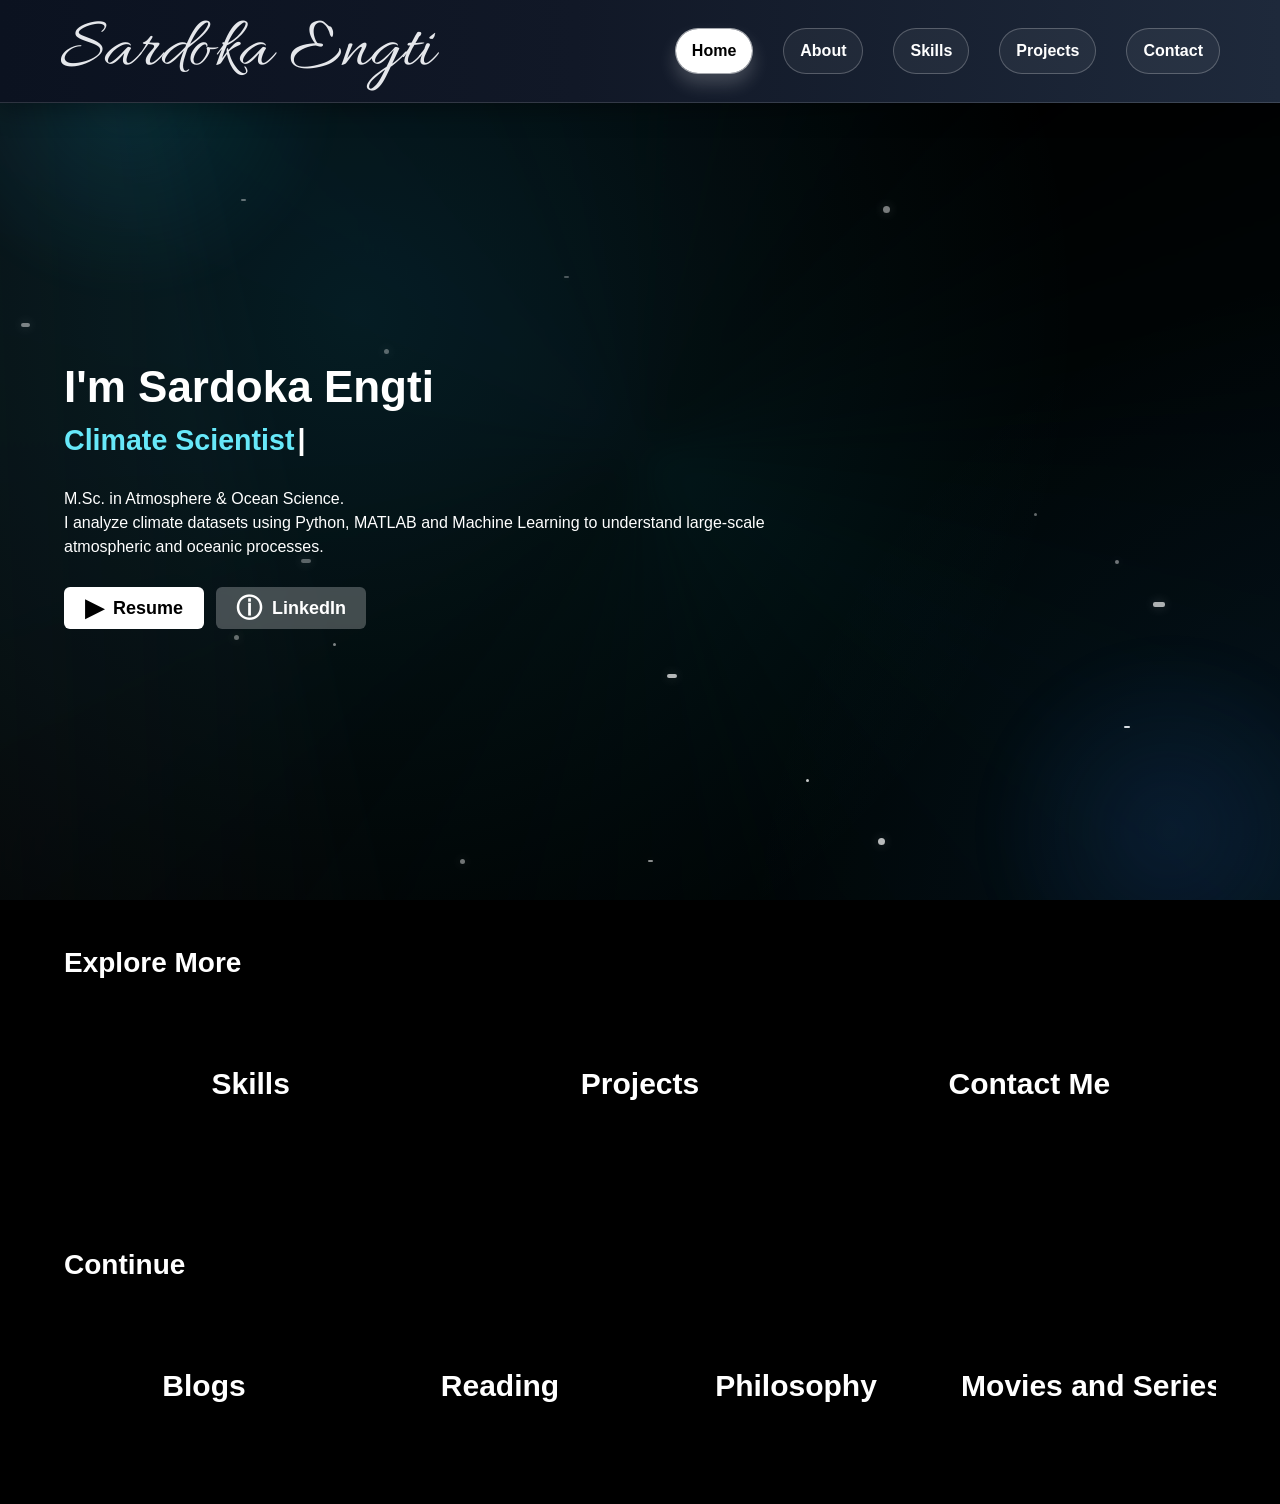
==== index.html @ 3e54db05 "Add files via upload" ====
<!DOCTYPE html>
<html lang="en">
<head>
    <meta charset="UTF-8">
    <meta name="viewport" content="width=device-width, initial-scale=1.0">
    <title>Sardoka Engti | Portfolio</title>
    <link rel="stylesheet" href="style.css">
</head>
<body>

    <header>
    <nav class="navbar">
        <h2 class="logo"><a href="index.html">Sardoka Engti</a></h2>
        <ul class="nav-links">
            <li><a href="index.html" class="active" aria-current="page">Home</a></li>
            <li><a href="about.html">About</a></li>
            <li><a href="skills.html">Skills</a></li>
            <li><a href="project.html">Projects</a></li>
            <li><a href="contacts.html">Contact</a></li>
    </ul>
    </nav>
    </header>

    <section id="home" class="hero">
        <div class="cinematic-layer" aria-hidden="true"></div>
        <div class="scroll-sweep" aria-hidden="true"></div>
        <div class="particle-layer" aria-hidden="true"></div>
    
        <h1 class="reveal">
            I'm Sardoka Engti <br>
            <span id="typed-role" class="typed-role" data-roles="Climate Scientist|Machine Learning Engineer|Climate Data Analyst">A Climate Scientist & Machine Learning Engineer</span>
        </h1>
    
        <p class="reveal">
            M.Sc. in Atmosphere & Ocean Science.<br>
            I analyze climate datasets using Python, MATLAB and Machine Learning 
            to understand large-scale atmospheric and oceanic processes.
        </p>
    
        <div class="hero-buttons reveal">
            <a href="resume.pdf" class="btn primary" target="_blank">Resume</a>
            <a href="https://www.linkedin.com/in/sardoka-engti" 
               class="btn secondary" 
               target="_blank">
               LinkedIn
            </a>
        </div>
    
    </section>

    <section class="quick-nav section reveal">
        <h2 class="reveal">Explore More</h2>
        <div class="quick-grid">
            <a href="skills.html" class="quick-card quick-skills reveal">Skills</a>
            <a href="project.html" class="quick-card quick-projects reveal">Projects</a>
            <a href="contacts.html" class="quick-card quick-contact reveal">Contact Me</a>
        </div>
    </section>

    <section class="quick-nav section reveal">
        <h2 class="reveal">Continue</h2>
        <div class="quick-grid">
            <a href="#" class="quick-card continue-blogs reveal">Blogs</a>
            <a href="#" class="quick-card continue-reading reveal">Reading</a>
            <a href="#" class="quick-card continue-philosophy reveal">Philosophy</a>
            <a href="#" class="quick-card continue-movies reveal">Movies and Series</a>
        </div>
    </section>

    <script src="script.js"></script>
</body>
</html>
---- style.css ----
@import url("https://fonts.googleapis.com/css2?family=Allura&display=swap");

/* HEADER */ 
* {
    box-sizing: border-box;
}

body {
    margin: 0;
    font-family: Arial, sans-serif;
    line-height: 1.5;
    color: #ffffff;
    background: #000000;
}

html {
    scroll-padding-top: 100px;
}
header {
    position: fixed;
    top: 0;
    left: 0;
    width: 100%;
    background: linear-gradient(90deg, #0b1220, #111827 45%, #1e293b);
    padding: 15px 60px;
    display: flex;
    align-items: center;
    z-index: 1000;
    border-bottom: 1px solid rgba(255, 255, 255, 0.14);
    box-shadow: 0 6px 24px rgba(0, 0, 0, 0.35);
}

/* NAVBAR CONTAINER */
.navbar {
    display: flex;
    align-items: center;
    justify-content: space-between;
    width: 100%;
}
.section {
    max-width: 960px;
    margin: 0 auto;
    padding: 120px 20px 36px;
}
/* LOGO */
.logo {
    font-family: "Allura", cursive;
    font-size: 72px;
    font-weight: 400;
    line-height: 1;
    letter-spacing: 0.5px;
    color: #e5e7eb;
    margin: 0;
}

.logo a {
    color: inherit;
    text-decoration: none;
}

/* NAV LINKS */
.nav-links {
    list-style: none;
    display: flex;
    gap: 30px;   /* better than margin-right */
    margin: 0;
    padding: 0;
    flex-wrap: wrap;
    align-items: center;
}

.nav-links li {
    display: flex;
}

/* LINK STYLE */
.nav-links a {
    position: relative;
    isolation: isolate;
    overflow: hidden;
    display: inline-flex;
    align-items: center;
    justify-content: center;
    min-height: 42px;
    padding: 10px 16px;
    border-radius: 999px;
    text-decoration: none;
    color: white;
    font-size: 16px;
    font-weight: 600;
    border: 1px solid rgba(255, 255, 255, 0.24);
    background: rgba(255, 255, 255, 0.05);
    transition: transform 0.22s ease, color 0.22s ease, border-color 0.22s ease, box-shadow 0.22s ease, font-size 0.22s ease;
}

.nav-links a::before {
    content: "";
    position: absolute;
    inset: 0;
    z-index: -1;
    opacity: 0;
    background: #ffffff;
    transition: opacity 0.25s ease;
}

/* HOVER EFFECT */
.nav-links a:hover {
    color: #000000;
    transform: translateY(-2px);
    border-color: rgba(255, 255, 255, 0.5);
    box-shadow: 0 10px 18px rgba(255, 255, 255, 0.2);
    font-size: 18px;
}

.nav-links a:hover::before,
.nav-links a.active::before,
.nav-links a:focus-visible::before {
    opacity: 1;
}

.nav-links a.active {
    color: #000000;
    border-color: rgba(255, 255, 255, 0.6);
    box-shadow: 0 10px 18px rgba(255, 255, 255, 0.2);
}

.nav-links a:focus-visible {
    outline: 2px solid #67e8f9;
    outline-offset: 2px;
}

.hero {
    width: 100%;
    max-width: none;
    margin: 0;
    min-height: 100vh;
    min-height: 100svh;
    padding: 140px 5vw 48px;
    color: #ffffff;
    border-radius: 0;
    background:
        radial-gradient(circle at 20% 25%, rgba(34, 211, 238, 0.12), rgba(0, 0, 0, 0) 42%),
        radial-gradient(circle at 80% 75%, rgba(59, 130, 246, 0.1), rgba(0, 0, 0, 0) 40%),
        #000000;
    --sweep-x: -180px;
    --sweep-y: -120px;
    --sweep-opacity: 0.16;
    background-size: 140% 140%;
    animation: hero-bg-pan 14s ease-in-out infinite alternate;
    position: relative;
    overflow: hidden;
    isolation: isolate;
    display: flex;
    flex-direction: column;
    justify-content: center;
}

.hero::before,
.hero::after {
    content: "";
    position: absolute;
    border-radius: 50%;
    filter: blur(16px);
    z-index: -1;
    opacity: 0.5;
}

.hero::before {
    width: 420px;
    height: 420px;
    top: -120px;
    left: -80px;
    background: radial-gradient(circle, rgba(34, 211, 238, 0.25) 0%, rgba(0, 0, 0, 0) 70%);
    animation: drift-one 9s ease-in-out infinite alternate;
}

.hero::after {
    width: 380px;
    height: 380px;
    bottom: -120px;
    right: -80px;
    background: radial-gradient(circle, rgba(59, 130, 246, 0.22) 0%, rgba(0, 0, 0, 0) 72%);
    animation: drift-two 11s ease-in-out infinite alternate;
}

.hero .cinematic-layer {
    position: absolute;
    inset: -20%;
    pointer-events: none;
    z-index: -1;
    background:
        conic-gradient(from 120deg at 50% 50%, rgba(34, 211, 238, 0.1), rgba(0, 0, 0, 0) 28%, rgba(59, 130, 246, 0.08) 52%, rgba(0, 0, 0, 0) 78%, rgba(34, 211, 238, 0.1)),
        repeating-radial-gradient(circle at 50% 50%, rgba(255, 255, 255, 0.02) 0 2px, rgba(0, 0, 0, 0) 2px 6px);
    filter: blur(18px) saturate(125%);
    opacity: 0.42;
    transform-origin: center;
    animation: cinematic-swirl 16s linear infinite, film-grain 0.9s steps(2, end) infinite;
}

.hero .scroll-sweep {
    position: absolute;
    left: -55%;
    top: -60%;
    width: 72%;
    height: 220%;
    pointer-events: none;
    z-index: -1;
    opacity: var(--sweep-opacity);
    background: linear-gradient(102deg, rgba(255, 255, 255, 0), rgba(180, 230, 255, 0.22) 45%, rgba(255, 255, 255, 0));
    filter: blur(24px);
    mix-blend-mode: screen;
    transform: translate3d(var(--sweep-x), var(--sweep-y), 0) rotate(-14deg);
    transition: opacity 0.25s ease;
}

.hero .particle-layer {
    position: absolute;
    inset: 0;
    pointer-events: none;
    z-index: -1;
    overflow: hidden;
}

.hero .particle {
    position: absolute;
    left: var(--x);
    top: var(--y);
    width: var(--size);
    height: var(--size);
    background: rgba(255, 255, 255, var(--alpha));
    border-radius: 999px;
    box-shadow: 0 0 12px rgba(255, 255, 255, 0.22);
    will-change: transform;
    animation: float-particle var(--dur) ease-in-out infinite alternate;
    animation-delay: var(--delay);
}

.hero .particle.rect {
    width: calc(var(--size) * 1.8);
    height: calc(var(--size) * 0.72);
    border-radius: 2px;
}

.hero .particle.circle {
    border-radius: 999px;
}

.hero h1 {
    margin: 0 0 12px;
    font-size: 44px;
    line-height: 1.1;
}

.hero h1 span {
    color: #67e8f9;
    font-size: 0.65em;
}

.typed-role {
    display: inline-block;
    min-height: 1.2em;
}

.typed-role::after {
    content: "|";
    margin-left: 3px;
    color: #ffffff;
    animation: blink-cursor 0.9s step-end infinite;
}

.hero p {
    max-width: 760px;
}

.hero-buttons {
    display: flex;
    gap: 12px;
    align-items: center;
    margin-top: 12px;
    flex-wrap: wrap;
}

.btn {
    display: inline-flex;
    align-items: center;
    justify-content: center;
    gap: 10px;
    min-width: 140px;
    height: 42px;
    padding: 0 20px;
    border-radius: 6px;
    font-weight: 700;
    font-size: 18px;
    line-height: 1;
    text-decoration: none;
    overflow: hidden;
    position: relative;
    transition: transform 0.2s ease, opacity 0.2s ease, background-color 0.2s ease;
}

.btn::after {
    content: "";
    position: absolute;
    top: 0;
    left: -120%;
    width: 60%;
    height: 100%;
    background: linear-gradient(90deg, rgba(255, 255, 255, 0), rgba(255, 255, 255, 0.55), rgba(255, 255, 255, 0));
    transform: skewX(-20deg);
    transition: left 0.45s ease;
}

.btn:hover {
    transform: translateY(-1px);
    opacity: 0.95;
}

.btn:hover::after {
    left: 150%;
}

.btn.primary {
    background: #ffffff;
    color: #000000;
    animation: pulse-cta 2.8s ease-in-out infinite;
}

.btn.primary::before {
    content: "\25B6";
    font-size: 24px;
    line-height: 1;
}

.btn.secondary {
    background: rgba(255, 255, 255, 0.25);
    color: #ffffff;
    backdrop-filter: blur(2px);
}

.btn.secondary::before {
    content: "\24D8";
    font-size: 26px;
    line-height: 1;
}

a {
    color: inherit;
}

.quick-nav h2 {
    margin-top: 0;
    margin-bottom: 14px;
    font-size: 28px;
}

.reveal {
    opacity: 0;
    transform: translateY(28px);
    transition: opacity 0.7s ease, transform 0.7s ease;
}

.reveal.visible {
    opacity: 1;
    transform: translateY(0);
}

.quick-nav {
    max-width: none;
    margin: 0;
    padding: 42px 5vw 28px;
}

.quick-grid {
    display: flex;
    gap: 16px;
    flex-wrap: nowrap;
    overflow-x: auto;
    padding-bottom: 6px;
}

.quick-card {
    flex: 1 0 280px;
    min-height: 170px;
    border-radius: 8px;
    color: #ffffff;
    font-weight: 700;
    font-size: 30px;
    display: flex;
    align-items: center;
    justify-content: center;
    text-decoration: none;
    background-size: cover;
    background-position: center;
    position: relative;
    isolation: isolate;
    transition: transform 0.2s ease, filter 0.2s ease;
}

.quick-card::before {
    content: "";
    position: absolute;
    inset: 0;
    background: rgba(0, 0, 0, 0.38);
    border-radius: inherit;
    z-index: -1;
}

.quick-card:hover {
    transform: translateY(-2px);
    filter: brightness(1.05);
}

.quick-skills {
    background-image: url("image/skills.jpg");
}

.quick-projects {
    background-image: url("image/project.jpg");
}

.quick-contact {
    background-image: url("image/contact.jpeg");
}

.continue-blogs {
    background-image: url("image/blogs.jpg");
}

.continue-reading {
    background-image: url("image/reading.jpeg");
}

.continue-philosophy {
    background-image: url("image/philosphy.jpg");
}

.continue-movies {
    background-image: url("image/ott.jpg");
}

.feature-section {
    max-width: 1150px;
}

.feature-intro {
    margin: 0 0 24px;
    color: #e5e7eb;
    font-size: 18px;
}

.feature-grid {
    display: grid;
    grid-template-columns: repeat(auto-fit, minmax(250px, 1fr));
    gap: 18px;
}

.feature-card {
    border: 1px solid rgba(255, 255, 255, 0.28);
    border-radius: 14px;
    background: linear-gradient(145deg, #111827, #0b1220);
    padding: 22px;
    box-shadow: 0 12px 30px rgba(0, 0, 0, 0.32);
    transition: transform 0.25s ease, border-color 0.25s ease, box-shadow 0.25s ease;
}

.feature-card:hover {
    transform: translateY(-4px);
    border-color: rgba(255, 255, 255, 0.6);
    box-shadow: 0 16px 34px rgba(6, 182, 212, 0.16);
}

.feature-card h2 {
    margin: 0 0 8px;
    font-size: 28px;
}

.feature-card p {
    margin: 0 0 14px;
    font-size: 17px;
    color: #e2e8f0;
}

.skill-tag {
    display: inline-block;
    border-radius: 999px;
    padding: 7px 12px;
    font-size: 13px;
    font-weight: 700;
    letter-spacing: 0.2px;
    background: rgba(103, 232, 249, 0.14);
    border: 1px solid rgba(103, 232, 249, 0.4);
    color: #a5f3fc;
}

.project-grid .project-card h2 {
    color: #ffffff;
}

.project-filters {
    display: flex;
    flex-wrap: wrap;
    gap: 10px;
    margin: 0 0 20px;
}

.filter-btn {
    border: 1px solid rgba(255, 255, 255, 0.34);
    background: rgba(255, 255, 255, 0.06);
    color: #ffffff;
    padding: 8px 14px;
    border-radius: 999px;
    font-size: 14px;
    font-weight: 700;
    cursor: pointer;
    transition: transform 0.2s ease, background-color 0.2s ease, color 0.2s ease, border-color 0.2s ease;
}

.filter-btn:hover,
.filter-btn:focus-visible {
    transform: translateY(-1px);
    border-color: rgba(255, 255, 255, 0.6);
    background: #ffffff;
    color: #000000;
    outline: none;
}

.filter-btn.active {
    background: #ffffff;
    color: #000000;
    border-color: rgba(255, 255, 255, 0.8);
}

.project-card.is-hidden {
    display: none;
}

.contact-hub {
    max-width: 1200px;
    padding-top: 150px;
}

.contact-hub h1 {
    margin: 0 0 6px;
    font-size: 44px;
    color: #ffffff;
}

.contact-intro {
    margin: 0 0 20px;
    color: #ffffff;
}

.contact-grid {
    display: grid;
    grid-template-columns: repeat(auto-fit, minmax(250px, 1fr));
    gap: 18px;
}

.contact-card {
    min-height: 210px;
    border: 4px solid #e5e7eb;
    border-radius: 12px;
    background: #111827;
    color: #ffffff;
    text-decoration: none;
    display: flex;
    flex-direction: column;
    align-items: center;
    justify-content: center;
    text-align: center;
    padding: 20px;
    transition: transform 0.2s ease, box-shadow 0.2s ease;
}

.contact-card:hover {
    transform: translateY(-3px);
    box-shadow: 0 8px 20px rgba(15, 23, 42, 0.22);
}

.contact-icon {
    width: 52px;
    height: 52px;
    border-radius: 50%;
    background: #ffffff;
    color: #000000;
    display: inline-flex;
    align-items: center;
    justify-content: center;
    font-size: 22px;
    font-weight: 700;
    margin-bottom: 10px;
}

.contact-card h2 {
    margin: 6px 0 4px;
    font-size: 38px;
    line-height: 1.2;
}

.contact-card p {
    margin: 0;
    font-size: 29px;
    font-weight: 600;
}

@media (max-width: 768px) {
    header {
        padding: 12px 16px;
    }

    .navbar {
        width: 100%;
        flex-direction: column;
        align-items: flex-start;
        gap: 12px;
    }

    .logo {
        margin-right: 0;
        font-size: 54px;
    }

    .nav-links {
        width: 100%;
        gap: 10px;
        justify-content: flex-start;
    }

    .nav-links a {
        min-height: 40px;
        font-size: 15px;
        padding: 8px 14px;
    }

    .section {
        padding: 140px 16px 24px;
    }

    .hero {
        min-height: 100vh;
        min-height: 100svh;
        padding: 120px 16px 32px;
    }

    .hero h1 {
        font-size: 32px;
    } 

    .btn {
        min-width: 132px;
        height: 40px;
        padding: 0 16px;
    }

    .quick-card {
        flex-basis: 240px;
        min-height: 150px;
        font-size: 18px;
    }

    .quick-nav {
        padding: 28px 16px 20px;
    }

    .contact-hub {
        padding-top: 132px;
    }

    .contact-hub h1 {
        font-size: 34px;
    }

    .contact-card {
        min-height: 180px;
    }

    .contact-card h2 {
        font-size: 28px;
    }

    .contact-card p {
        font-size: 20px;
    }

    .feature-intro {
        font-size: 16px;
    }

    .feature-card h2 {
        font-size: 24px;
    }

    .feature-card p {
        font-size: 15px;
    }

    .project-filters {
        gap: 8px;
    }

    .filter-btn {
        font-size: 13px;
        padding: 7px 12px;
    }
}

@media (prefers-reduced-motion: reduce) {
    .hero {
        animation: none;
    }

    .hero::before,
    .hero::after {
        animation: none;
    }

    .hero .cinematic-layer {
        animation: none;
    }

    .hero .scroll-sweep {
        display: none;
    }

    .hero .particle {
        animation: none;
    }
}

@keyframes blink-cursor {
    50% {
        opacity: 0;
    }
}

@keyframes pulse-cta {
    0%,
    100% {
        box-shadow: 0 0 0 0 rgba(255, 255, 255, 0.08);
    }
    50% {
        box-shadow: 0 0 0 10px rgba(255, 255, 255, 0);
    }
}

@keyframes drift-one {
    0% {
        transform: translate(0, 0) scale(1);
    }
    100% {
        transform: translate(95px, 60px) scale(1.14);
    }
}

@keyframes drift-two {
    0% {
        transform: translate(0, 0) scale(1);
    }
    100% {
        transform: translate(-90px, -55px) scale(1.12);
    }
}

@keyframes hero-bg-pan {
    0% {
        background-position: 0% 0%, 100% 100%, center;
    }
    100% {
        background-position: 15% 10%, 85% 90%, center;
    }
}

@keyframes cinematic-swirl {
    0% {
        transform: rotate(0deg) scale(1);
    }
    50% {
        transform: rotate(180deg) scale(1.08);
    }
    100% {
        transform: rotate(360deg) scale(1);
    }
}

@keyframes film-grain {
    0% {
        transform: translate(0, 0);
    }
    25% {
        transform: translate(1px, -1px);
    }
    50% {
        transform: translate(-1px, 1px);
    }
    75% {
        transform: translate(1px, 1px);
    }
    100% {
        transform: translate(0, 0);
    }
}

@keyframes float-particle {
    0% {
        transform: translate3d(0, 0, 0) rotate(0deg);
    }
    100% {
        transform: translate3d(var(--tx), var(--ty), 0) rotate(var(--rot));
    }
}
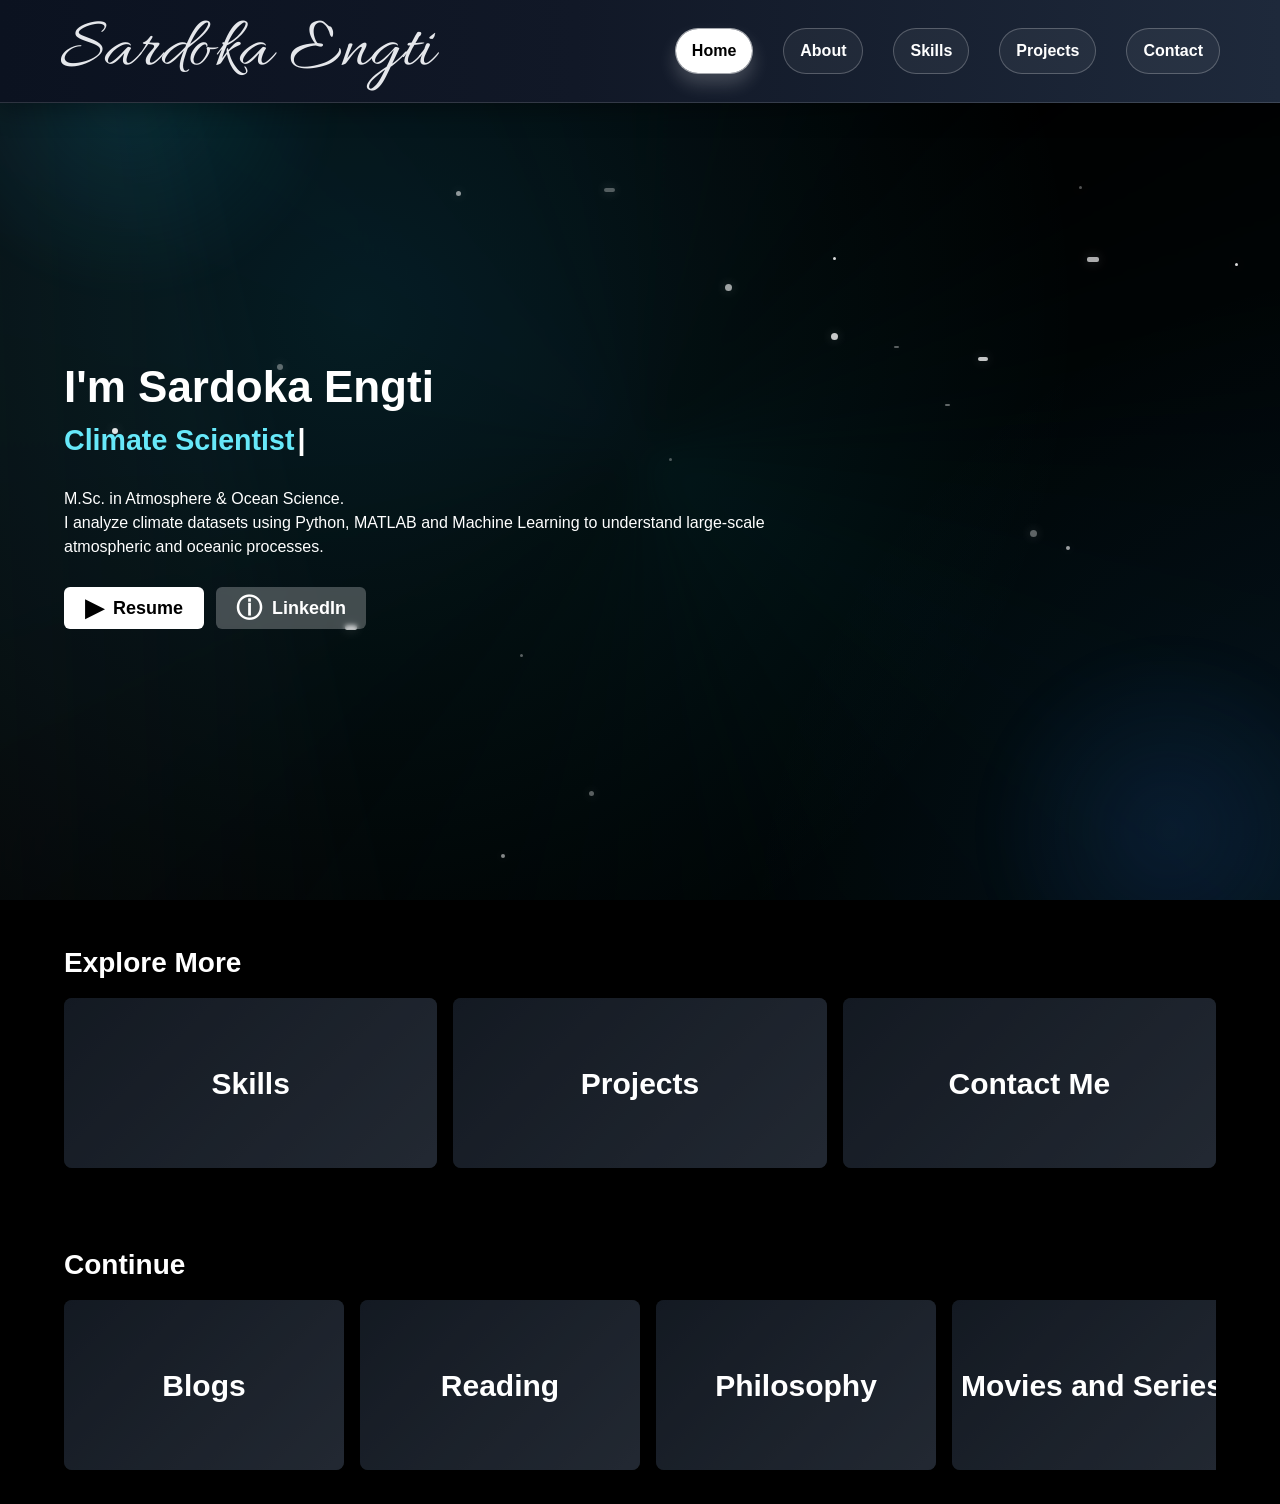
==== commit 1c4983ec: "Add files via upload" ====
--- a/index.html
+++ b/index.html
@@ -1,15 +1,18 @@
-<!DOCTYPE html>
-<html lang="en">
-<head>
-    <meta charset="UTF-8">
-    <meta name="viewport" content="width=device-width, initial-scale=1.0">
-    <title>Sardoka Engti | Portfolio</title>
-    <link rel="stylesheet" href="style.css">
-</head>
-<body>
-
-    <header>
-    <nav class="navbar">
+<!DOCTYPE html>
+<html lang="en">
+<head>
+    <meta charset="UTF-8">
+    <meta name="viewport" content="width=device-width, initial-scale=1.0"> 
+    <meta name="description" content="Sardoka Engti - Climate Scientist and Machine Learning Engineer Portfolio">
+    <meta name="keywords" content="Climate Science, Machine Learning, Data Science, Python, MATLAB">
+    <meta name="author" content="Sardoka Engti">
+    <title>Sardoka Engti | Portfolio</title>
+    <link rel="stylesheet" href="style.css">
+</head>
+<body>
+
+    <header>
+    <nav class="navbar">
         <h2 class="logo"><a href="index.html">Sardoka Engti</a></h2>
         <ul class="nav-links">
             <li><a href="index.html" class="active" aria-current="page">Home</a></li>
@@ -17,10 +20,9 @@
             <li><a href="skills.html">Skills</a></li>
             <li><a href="project.html">Projects</a></li>
             <li><a href="contacts.html">Contact</a></li>
-    </ul>
-    </nav>
-    </header>
-
+    </ul>
+    </nav>
+    </header>
     <section id="home" class="hero">
         <div class="cinematic-layer" aria-hidden="true"></div>
         <div class="scroll-sweep" aria-hidden="true"></div>
@@ -44,10 +46,9 @@
                target="_blank">
                LinkedIn
             </a>
-        </div>
-    
-    </section>
-
+        </div>
+    
+    </section>
     <section class="quick-nav section reveal">
         <h2 class="reveal">Explore More</h2>
         <div class="quick-grid">
@@ -69,4 +70,4 @@
 
     <script src="script.js"></script>
 </body>
-</html>
+</html>
--- a/style.css
+++ b/style.css
@@ -393,7 +393,7 @@
     background-position: center;
     position: relative;
     isolation: isolate;
-    transition: transform 0.2s ease, filter 0.2s ease;
+    transition: transform 0.25s ease, filter 0.25s ease;
 }
 
 .quick-card::before {
@@ -405,37 +405,43 @@
     z-index: -1;
 }
 
-.quick-card:hover {
-    transform: translateY(-2px);
-    filter: brightness(1.05);
+.quick-grid:hover .quick-card {
+    transform: scale(0.82);
+    filter: brightness(0.75);
+}
+
+.quick-grid:hover .quick-card:hover {
+    transform: scale(1.2) translateY(-4px);
+    filter: brightness(1.15);
+    z-index: 3;
 }
 
 .quick-skills {
-    background-image: url("image/skills.jpg");
+    background: linear-gradient(135deg, #1f2937, #374151);
 }
 
 .quick-projects {
-    background-image: url("image/project.jpg");
+    background: linear-gradient(135deg, #1f2937, #374151);
 }
 
 .quick-contact {
-    background-image: url("image/contact.jpeg");
+    background: linear-gradient(135deg, #1f2937, #374151);
 }
 
 .continue-blogs {
-    background-image: url("image/blogs.jpg");
+    background: linear-gradient(135deg, #1f2937, #374151);
 }
 
 .continue-reading {
-    background-image: url("image/reading.jpeg");
+    background: linear-gradient(135deg, #1f2937, #374151);
 }
 
 .continue-philosophy {
-    background-image: url("image/philosphy.jpg");
+    background: linear-gradient(135deg, #1f2937, #374151);
 }
 
 .continue-movies {
-    background-image: url("image/ott.jpg");
+    background: linear-gradient(135deg, #1f2937, #374151);
 }
 
 .feature-section {
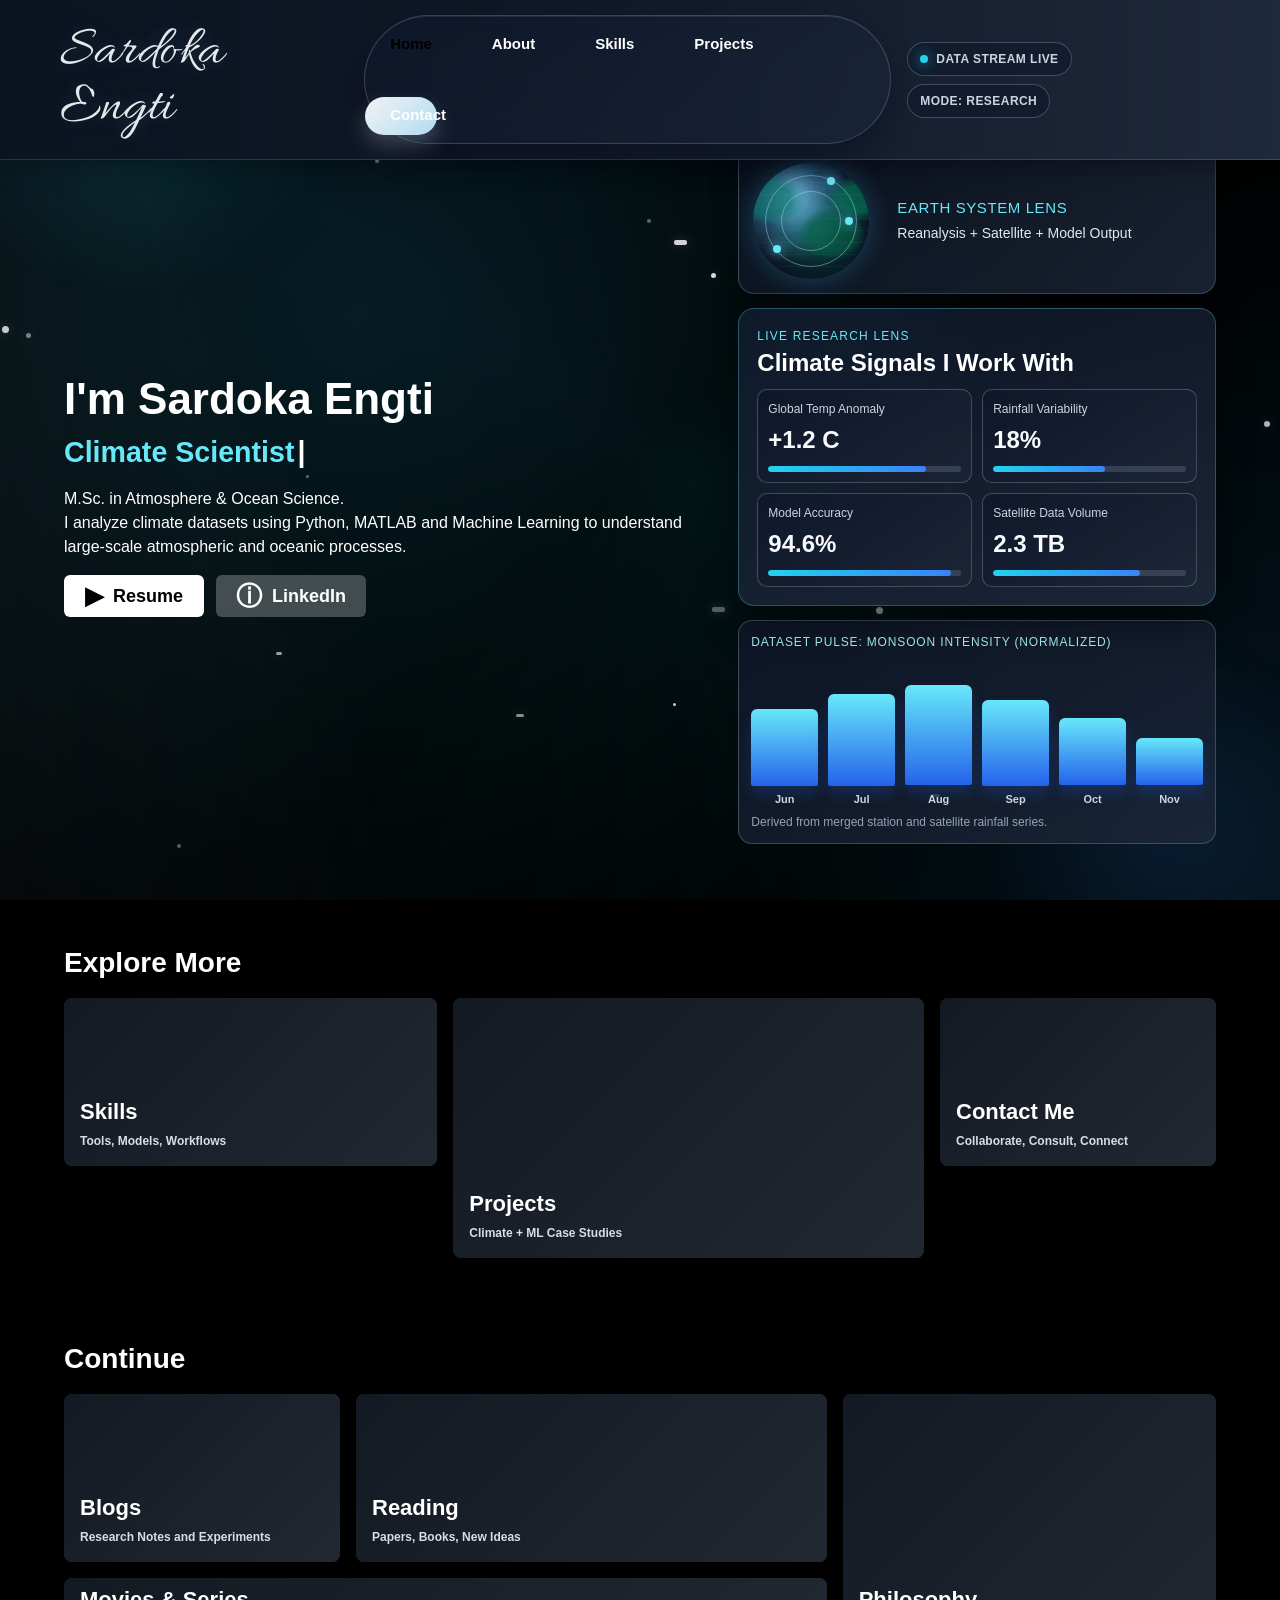
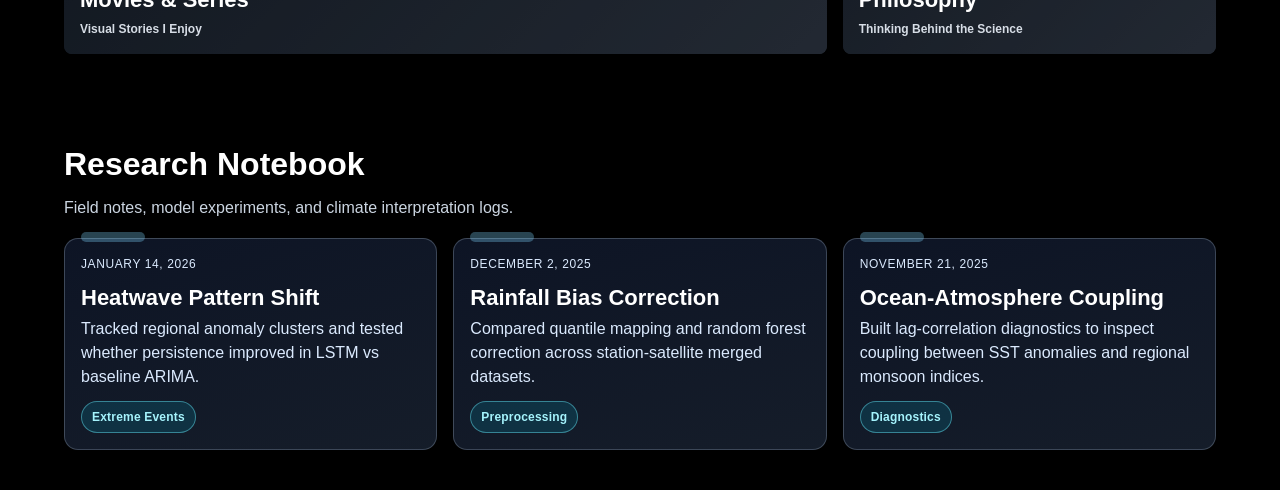
==== commit ee5db5d8: "Add files via upload" ====
--- a/index.html
+++ b/index.html
@@ -12,7 +12,7 @@
 <body>
 
     <header>
-    <nav class="navbar">
+    <nav class="navbar command-nav">
         <h2 class="logo"><a href="index.html">Sardoka Engti</a></h2>
         <ul class="nav-links">
             <li><a href="index.html" class="active" aria-current="page">Home</a></li>
@@ -20,54 +20,169 @@
             <li><a href="skills.html">Skills</a></li>
             <li><a href="project.html">Projects</a></li>
             <li><a href="contacts.html">Contact</a></li>
+            <li class="nav-indicator" aria-hidden="true"></li>
     </ul>
+    <div class="nav-status" aria-label="Site status">
+        <span class="status-chip">
+            <span class="chip-dot"></span>
+            Data Stream Live
+        </span>
+        <span class="status-chip">Mode: Research</span>
+    </div>
     </nav>
     </header>
     <section id="home" class="hero">
         <div class="cinematic-layer" aria-hidden="true"></div>
         <div class="scroll-sweep" aria-hidden="true"></div>
         <div class="particle-layer" aria-hidden="true"></div>
-    
-        <h1 class="reveal">
-            I'm Sardoka Engti <br>
-            <span id="typed-role" class="typed-role" data-roles="Climate Scientist|Machine Learning Engineer|Climate Data Analyst">A Climate Scientist & Machine Learning Engineer</span>
-        </h1>
-    
-        <p class="reveal">
-            M.Sc. in Atmosphere & Ocean Science.<br>
-            I analyze climate datasets using Python, MATLAB and Machine Learning 
-            to understand large-scale atmospheric and oceanic processes.
-        </p>
-    
-        <div class="hero-buttons reveal">
-            <a href="resume.pdf" class="btn primary" target="_blank">Resume</a>
-            <a href="https://www.linkedin.com/in/sardoka-engti" 
-               class="btn secondary" 
-               target="_blank">
-               LinkedIn
-            </a>
+
+        <div class="hero-layout">
+            <div class="hero-copy">
+                <h1 class="reveal">
+                    I'm Sardoka Engti <br>
+                    <span id="typed-role" class="typed-role" data-roles="Climate Scientist|Machine Learning Engineer|Climate Data Scientist|A Climate Scientist &amp; Machine Learning Engineer"></span>
+                </h1>
+
+                <p class="reveal">
+                    M.Sc. in Atmosphere & Ocean Science.<br>
+                    I analyze climate datasets using Python, MATLAB and Machine Learning
+                    to understand large-scale atmospheric and oceanic processes.
+                </p>
+
+                <div class="hero-buttons reveal">
+                    <a href="resume.pdf" class="btn primary" target="_blank">Resume</a>
+                    <a href="https://www.linkedin.com/in/sardoka-engti"
+                       class="btn secondary"
+                       target="_blank">
+                       LinkedIn
+                    </a>
+                </div>
+            </div>
+
+            <div class="hero-right reveal">
+                <section class="climate-orb-panel" aria-label="Earth system visual">
+                    <div class="climate-orb" aria-hidden="true">
+                        <span class="orb-ring orb-ring-a"></span>
+                        <span class="orb-ring orb-ring-b"></span>
+                        <span class="orb-ring orb-ring-c"></span>
+                        <span class="orb-dot orb-dot-a"></span>
+                        <span class="orb-dot orb-dot-b"></span>
+                        <span class="orb-dot orb-dot-c"></span>
+                    </div>
+                    <div class="orb-caption">
+                        <p class="orb-label">Earth System Lens</p>
+                        <p class="orb-meta">Reanalysis + Satellite + Model Output</p>
+                    </div>
+                </section>
+
+                <aside class="hero-data" aria-label="Climate data snapshot">
+                    <p class="data-kicker">Live Research Lens</p>
+                    <h2>Climate Signals I Work With</h2>
+                    <div class="data-grid">
+                        <article class="data-card">
+                            <p class="metric-label">Global Temp Anomaly</p>
+                            <p class="metric-value" data-target="1.2" data-prefix="+" data-suffix=" C" data-decimals="1">+1.2 C</p>
+                            <span class="spark spark-temp" aria-hidden="true"></span>
+                        </article>
+                        <article class="data-card">
+                            <p class="metric-label">Rainfall Variability</p>
+                            <p class="metric-value" data-target="18" data-suffix="%" data-decimals="0">18%</p>
+                            <span class="spark spark-rain" aria-hidden="true"></span>
+                        </article>
+                        <article class="data-card">
+                            <p class="metric-label">Model Accuracy</p>
+                            <p class="metric-value" data-target="94.6" data-suffix="%" data-decimals="1">94.6%</p>
+                            <span class="spark spark-model" aria-hidden="true"></span>
+                        </article>
+                        <article class="data-card">
+                            <p class="metric-label">Satellite Data Volume</p>
+                            <p class="metric-value" data-target="2.3" data-suffix=" TB" data-decimals="1">2.3 TB</p>
+                            <span class="spark spark-sat" aria-hidden="true"></span>
+                        </article>
+                    </div>
+                </aside>
+
+                <section class="dataset-strip" aria-label="Dataset pulse chart">
+                    <p class="dataset-title">Dataset Pulse: Monsoon Intensity (Normalized)</p>
+                    <div class="mini-bars" role="img" aria-label="Monthly monsoon intensity bars from June to November">
+                        <span class="mini-bar" data-bar="62"><span>Jun</span></span>
+                        <span class="mini-bar" data-bar="74"><span>Jul</span></span>
+                        <span class="mini-bar" data-bar="81"><span>Aug</span></span>
+                        <span class="mini-bar" data-bar="69"><span>Sep</span></span>
+                        <span class="mini-bar" data-bar="54"><span>Oct</span></span>
+                        <span class="mini-bar" data-bar="38"><span>Nov</span></span>
+                    </div>
+                    <p class="dataset-note">Derived from merged station and satellite rainfall series.</p>
+                </section>
+            </div>
         </div>
-    
+
     </section>
     <section class="quick-nav section reveal">
         <h2 class="reveal">Explore More</h2>
-        <div class="quick-grid">
-            <a href="skills.html" class="quick-card quick-skills reveal">Skills</a>
-            <a href="project.html" class="quick-card quick-projects reveal">Projects</a>
-            <a href="contacts.html" class="quick-card quick-contact reveal">Contact Me</a>
+        <div class="quick-grid explore-grid">
+            <a href="skills.html" class="quick-card quick-skills reveal">
+                <span class="quick-title">Skills</span>
+                <small class="quick-meta">Tools, Models, Workflows</small>
+            </a>
+            <a href="project.html" class="quick-card quick-projects reveal">
+                <span class="quick-title">Projects</span>
+                <small class="quick-meta">Climate + ML Case Studies</small>
+            </a>
+            <a href="contacts.html" class="quick-card quick-contact reveal">
+                <span class="quick-title">Contact Me</span>
+                <small class="quick-meta">Collaborate, Consult, Connect</small>
+            </a>
         </div>
     </section>
 
     <section class="quick-nav section reveal">
         <h2 class="reveal">Continue</h2>
-        <div class="quick-grid">
-            <a href="#" class="quick-card continue-blogs reveal">Blogs</a>
-            <a href="#" class="quick-card continue-reading reveal">Reading</a>
-            <a href="#" class="quick-card continue-philosophy reveal">Philosophy</a>
-            <a href="#" class="quick-card continue-movies reveal">Movies and Series</a>
+        <div class="quick-grid continue-grid">
+            <a href="#" class="quick-card continue-blogs reveal">
+                <span class="quick-title">Blogs</span>
+                <small class="quick-meta">Research Notes and Experiments</small>
+            </a>
+            <a href="#" class="quick-card continue-reading reveal">
+                <span class="quick-title">Reading</span>
+                <small class="quick-meta">Papers, Books, New Ideas</small>
+            </a>
+            <a href="#" class="quick-card continue-philosophy reveal">
+                <span class="quick-title">Philosophy</span>
+                <small class="quick-meta">Thinking Behind the Science</small>
+            </a>
+            <a href="#" class="quick-card continue-movies reveal">
+                <span class="quick-title">Movies & Series</span>
+                <small class="quick-meta">Visual Stories I Enjoy</small>
+            </a>
+        </div>
+    </section>
+
+    <section class="notebook section reveal">
+        <h2 class="reveal">Research Notebook</h2>
+        <p class="notebook-intro reveal">Field notes, model experiments, and climate interpretation logs.</p>
+        <div class="notebook-grid">
+            <article class="note-card reveal">
+                <p class="note-date">January 14, 2026</p>
+                <h3>Heatwave Pattern Shift</h3>
+                <p>Tracked regional anomaly clusters and tested whether persistence improved in LSTM vs baseline ARIMA.</p>
+                <span class="note-tag">Extreme Events</span>
+            </article>
+            <article class="note-card reveal">
+                <p class="note-date">December 2, 2025</p>
+                <h3>Rainfall Bias Correction</h3>
+                <p>Compared quantile mapping and random forest correction across station-satellite merged datasets.</p>
+                <span class="note-tag">Preprocessing</span>
+            </article>
+            <article class="note-card reveal">
+                <p class="note-date">November 21, 2025</p>
+                <h3>Ocean-Atmosphere Coupling</h3>
+                <p>Built lag-correlation diagnostics to inspect coupling between SST anomalies and regional monsoon indices.</p>
+                <span class="note-tag">Diagnostics</span>
+            </article>
         </div>
     </section>
 
     <script src="script.js"></script>
 </body>
-</html>+</html>
--- a/style.css
+++ b/style.css
@@ -37,6 +37,16 @@
     justify-content: space-between;
     width: 100%;
 }
+
+.navbar.command-nav {
+    gap: 16px;
+}
+
+.navbar.orbital-nav {
+    justify-content: center;
+    min-height: 160px;
+    position: relative;
+}
 .section {
     max-width: 960px;
     margin: 0 auto;
@@ -53,9 +63,49 @@
     margin: 0;
 }
 
+.orbital-nav .logo {
+    position: absolute;
+    left: 50%;
+    top: 50%;
+    transform: translate(-50%, -50%);
+    font-size: 56px;
+    z-index: 2;
+    text-shadow: 0 0 18px rgba(103, 232, 249, 0.28);
+}
+
+.orbital-nav .logo::before,
+.orbital-nav .logo::after {
+    content: "";
+    position: absolute;
+    left: 50%;
+    top: 50%;
+    border-radius: 50%;
+    border: 1px solid rgba(103, 232, 249, 0.42);
+    transform: translate(-50%, -50%);
+    pointer-events: none;
+}
+
+.orbital-nav .logo::before {
+    width: 214px;
+    height: 214px;
+    animation: logo-ring-spin 30s linear infinite;
+}
+
+.orbital-nav .logo::after {
+    width: 168px;
+    height: 168px;
+    border-color: rgba(186, 230, 253, 0.25);
+    animation: logo-ring-spin-reverse 22s linear infinite;
+}
+
 .logo a {
     color: inherit;
     text-decoration: none;
+}
+
+.command-nav .logo {
+    font-size: 56px;
+    text-shadow: 0 0 20px rgba(103, 232, 249, 0.2);
 }
 
 /* NAV LINKS */
@@ -69,8 +119,59 @@
     align-items: center;
 }
 
+.command-nav .nav-links {
+    position: relative;
+    background: linear-gradient(145deg, rgba(15, 23, 42, 0.62), rgba(30, 41, 59, 0.52));
+    border: 1px solid rgba(148, 163, 184, 0.3);
+    border-radius: 999px;
+    padding: 8px 10px;
+    box-shadow: inset 0 1px 0 rgba(255, 255, 255, 0.08), 0 14px 28px rgba(2, 6, 23, 0.35);
+    backdrop-filter: blur(10px) saturate(120%);
+}
+
+.orbital-nav .nav-links {
+    position: relative;
+    width: 640px;
+    height: 148px;
+    margin: 0;
+    display: block;
+}
+
 .nav-links li {
     display: flex;
+}
+
+.orbital-nav .nav-links li {
+    position: absolute;
+    left: 50%;
+    top: 50%;
+    display: block;
+    animation: orbit-item-drift 6.4s ease-in-out infinite;
+}
+
+.orbital-nav .nav-links li:nth-child(1) {
+    transform: translate(-254px, -26px);
+    animation-delay: 0ms;
+}
+
+.orbital-nav .nav-links li:nth-child(2) {
+    transform: translate(-136px, 46px);
+    animation-delay: 220ms;
+}
+
+.orbital-nav .nav-links li:nth-child(3) {
+    transform: translate(0, 74px);
+    animation-delay: 440ms;
+}
+
+.orbital-nav .nav-links li:nth-child(4) {
+    transform: translate(136px, 46px);
+    animation-delay: 660ms;
+}
+
+.orbital-nav .nav-links li:nth-child(5) {
+    transform: translate(254px, -26px);
+    animation-delay: 880ms;
 }
 
 /* LINK STYLE */
@@ -93,6 +194,43 @@
     transition: transform 0.22s ease, color 0.22s ease, border-color 0.22s ease, box-shadow 0.22s ease, font-size 0.22s ease;
 }
 
+.command-nav .nav-links a {
+    border-color: transparent;
+    background: transparent;
+    box-shadow: none;
+    min-height: 38px;
+    font-size: 15px;
+    padding: 8px 14px;
+}
+
+.command-nav .nav-links a::before {
+    display: none;
+}
+
+.orbital-nav .nav-links a {
+    min-height: 38px;
+    padding: 8px 14px;
+    font-size: 14px;
+    background: rgba(15, 23, 42, 0.6);
+    backdrop-filter: blur(3px);
+    box-shadow: 0 8px 16px rgba(2, 6, 23, 0.32);
+}
+
+.orbital-nav .nav-links a::after {
+    content: "";
+    position: absolute;
+    left: 50%;
+    top: 50%;
+    width: 0;
+    height: 2px;
+    transform: translate(-50%, -50%);
+    border-radius: 999px;
+    background: linear-gradient(90deg, rgba(103, 232, 249, 0), rgba(103, 232, 249, 0.85), rgba(103, 232, 249, 0));
+    opacity: 0;
+    transition: width 0.28s ease, opacity 0.28s ease;
+    pointer-events: none;
+}
+
 .nav-links a::before {
     content: "";
     position: absolute;
@@ -112,6 +250,19 @@
     font-size: 18px;
 }
 
+.command-nav .nav-links a:hover {
+    color: #000000;
+    transform: none;
+    font-size: 15px;
+    box-shadow: none;
+}
+
+.orbital-nav .nav-links a:hover::after,
+.orbital-nav .nav-links a:focus-visible::after {
+    width: 140%;
+    opacity: 1;
+}
+
 .nav-links a:hover::before,
 .nav-links a.active::before,
 .nav-links a:focus-visible::before {
@@ -124,9 +275,69 @@
     box-shadow: 0 10px 18px rgba(255, 255, 255, 0.2);
 }
 
+.command-nav .nav-links a.active {
+    color: #000000;
+    border-color: transparent;
+    box-shadow: none;
+}
+
 .nav-links a:focus-visible {
     outline: 2px solid #67e8f9;
     outline-offset: 2px;
+}
+
+.nav-indicator {
+    position: absolute;
+    left: 0;
+    bottom: 8px;
+    height: 38px;
+    border-radius: 999px;
+    background: linear-gradient(135deg, rgba(255, 255, 255, 0.95), rgba(186, 230, 253, 0.95));
+    box-shadow: 0 10px 20px rgba(148, 163, 184, 0.35);
+    transform: translateX(0);
+    width: 0;
+    opacity: 0;
+    transition: transform 0.28s ease, width 0.28s ease, opacity 0.2s ease;
+    z-index: 0;
+}
+
+.command-nav .nav-links li:not(.nav-indicator),
+.command-nav .nav-links a {
+    position: relative;
+    z-index: 1;
+}
+
+.nav-status {
+    display: flex;
+    gap: 8px;
+    align-items: center;
+    flex-wrap: wrap;
+}
+
+.status-chip {
+    display: inline-flex;
+    align-items: center;
+    gap: 8px;
+    min-height: 34px;
+    padding: 6px 12px;
+    border-radius: 999px;
+    border: 1px solid rgba(148, 163, 184, 0.36);
+    background: rgba(15, 23, 42, 0.5);
+    color: #cbd5e1;
+    font-size: 12px;
+    font-weight: 700;
+    letter-spacing: 0.45px;
+    text-transform: uppercase;
+    backdrop-filter: blur(8px);
+}
+
+.chip-dot {
+    width: 8px;
+    height: 8px;
+    border-radius: 50%;
+    background: #22d3ee;
+    box-shadow: 0 0 14px rgba(34, 211, 238, 0.9);
+    animation: chip-pulse 1.8s ease-in-out infinite;
 }
 
 .hero {
@@ -155,6 +366,133 @@
     justify-content: center;
 }
 
+.hero-layout {
+    width: min(1200px, 100%);
+    margin: 0 auto;
+    display: grid;
+    grid-template-columns: minmax(0, 1.15fr) minmax(320px, 0.85fr);
+    gap: 28px;
+    align-items: center;
+}
+
+.hero-copy {
+    max-width: 760px;
+}
+
+.hero-right {
+    display: grid;
+    gap: 14px;
+}
+
+.climate-orb-panel {
+    display: grid;
+    grid-template-columns: 130px 1fr;
+    align-items: center;
+    gap: 14px;
+    border: 1px solid rgba(148, 163, 184, 0.3);
+    border-radius: 16px;
+    padding: 14px;
+    background: linear-gradient(135deg, rgba(11, 18, 32, 0.9), rgba(30, 41, 59, 0.82));
+    box-shadow: 0 12px 26px rgba(0, 0, 0, 0.36);
+}
+
+.climate-orb {
+    width: 116px;
+    height: 116px;
+    border-radius: 50%;
+    position: relative;
+    overflow: hidden;
+    background:
+        radial-gradient(circle at 35% 30%, rgba(125, 211, 252, 0.85), rgba(56, 189, 248, 0.25) 32%, rgba(2, 6, 23, 0.2) 58%),
+        radial-gradient(circle at 64% 70%, rgba(16, 185, 129, 0.5), rgba(0, 0, 0, 0) 55%),
+        linear-gradient(160deg, #0f172a, #1e293b 52%, #0b1220);
+    box-shadow: inset -16px -18px 28px rgba(2, 6, 23, 0.55), 0 0 26px rgba(56, 189, 248, 0.28);
+}
+
+.climate-orb::before {
+    content: "";
+    position: absolute;
+    inset: -10% -25%;
+    background:
+        radial-gradient(ellipse at 26% 35%, rgba(15, 118, 110, 0.85) 0 12%, rgba(0, 0, 0, 0) 20%),
+        radial-gradient(ellipse at 62% 60%, rgba(6, 95, 70, 0.82) 0 15%, rgba(0, 0, 0, 0) 22%),
+        radial-gradient(ellipse at 78% 34%, rgba(4, 120, 87, 0.85) 0 10%, rgba(0, 0, 0, 0) 18%);
+    opacity: 0.8;
+    animation: orb-spin 22s linear infinite;
+}
+
+.climate-orb::after {
+    content: "";
+    position: absolute;
+    inset: 0;
+    background: repeating-linear-gradient(0deg, rgba(148, 163, 184, 0.14) 0 1px, rgba(0, 0, 0, 0) 1px 12px);
+    opacity: 0.45;
+}
+
+.orb-ring {
+    position: absolute;
+    border: 1px solid rgba(186, 230, 253, 0.42);
+    border-radius: 50%;
+}
+
+.orb-ring-a {
+    inset: -8px;
+}
+
+.orb-ring-b {
+    inset: 12px;
+}
+
+.orb-ring-c {
+    inset: 28px;
+}
+
+.orb-dot {
+    position: absolute;
+    width: 8px;
+    height: 8px;
+    border-radius: 50%;
+    background: #67e8f9;
+    box-shadow: 0 0 12px rgba(103, 232, 249, 0.9);
+}
+
+.orb-dot-a {
+    top: 14px;
+    left: 74px;
+    animation: orbit-float 4.8s ease-in-out infinite;
+}
+
+.orb-dot-b {
+    top: 82px;
+    left: 20px;
+    animation: orbit-float 5.6s ease-in-out infinite 0.9s;
+}
+
+.orb-dot-c {
+    top: 54px;
+    left: 92px;
+    animation: orbit-float 6.2s ease-in-out infinite 0.6s;
+}
+
+.orb-caption {
+    display: grid;
+    gap: 4px;
+}
+
+.orb-label {
+    margin: 0;
+    font-size: 15px;
+    letter-spacing: 0.6px;
+    text-transform: uppercase;
+    color: #67e8f9;
+}
+
+.orb-meta {
+    margin: 0;
+    color: #e2e8f0;
+    font-size: 14px;
+}
+
 .hero::before,
 .hero::after {
     content: "";
@@ -270,6 +608,164 @@
 
 .hero p {
     max-width: 760px;
+}
+
+.hero-data {
+    border: 1px solid rgba(103, 232, 249, 0.28);
+    border-radius: 16px;
+    padding: 18px;
+    background:
+        linear-gradient(160deg, rgba(15, 23, 42, 0.84), rgba(30, 41, 59, 0.88)),
+        radial-gradient(circle at 10% 10%, rgba(34, 211, 238, 0.18), rgba(0, 0, 0, 0) 40%);
+    box-shadow: 0 18px 36px rgba(0, 0, 0, 0.42);
+    backdrop-filter: blur(3px);
+}
+
+.dataset-strip {
+    border: 1px solid rgba(148, 163, 184, 0.35);
+    border-radius: 14px;
+    padding: 12px;
+    background: linear-gradient(150deg, rgba(15, 23, 42, 0.86), rgba(30, 41, 59, 0.78));
+}
+
+.dataset-title {
+    margin: 0 0 10px;
+    font-size: 12px;
+    letter-spacing: 0.85px;
+    text-transform: uppercase;
+    color: #a5f3fc;
+}
+
+.mini-bars {
+    height: 124px;
+    display: grid;
+    grid-template-columns: repeat(6, minmax(0, 1fr));
+    gap: 10px;
+    align-items: end;
+}
+
+.mini-bar {
+    height: 100%;
+    position: relative;
+    display: flex;
+    align-items: flex-end;
+    justify-content: center;
+}
+
+.mini-bar::before {
+    content: "";
+    width: 100%;
+    height: calc(var(--bar, 0) * 1%);
+    border-radius: 6px 6px 2px 2px;
+    background: linear-gradient(180deg, #67e8f9, #2563eb);
+    box-shadow: 0 8px 14px rgba(37, 99, 235, 0.22);
+    transform: scaleY(0);
+    transform-origin: bottom center;
+}
+
+.dataset-strip.is-animated .mini-bar::before {
+    animation: bar-rise 850ms ease-out forwards;
+    animation-delay: var(--bar-delay, 0ms);
+}
+
+.mini-bar span {
+    position: absolute;
+    bottom: -22px;
+    font-size: 11px;
+    font-weight: 700;
+    color: #cbd5e1;
+}
+
+.dataset-note {
+    margin: 28px 0 0;
+    color: #94a3b8;
+    font-size: 12px;
+}
+
+.data-kicker {
+    margin: 0 0 4px;
+    font-size: 12px;
+    letter-spacing: 1.2px;
+    text-transform: uppercase;
+    color: #67e8f9;
+}
+
+.hero-data h2 {
+    margin: 0 0 12px;
+    font-size: 24px;
+    line-height: 1.2;
+}
+
+.data-grid {
+    display: grid;
+    grid-template-columns: repeat(2, minmax(0, 1fr));
+    gap: 10px;
+}
+
+.data-card {
+    border: 1px solid rgba(148, 163, 184, 0.35);
+    border-radius: 10px;
+    padding: 10px;
+    background: linear-gradient(145deg, rgba(15, 23, 42, 0.84), rgba(30, 41, 59, 0.65));
+}
+
+.metric-label {
+    margin: 0 0 4px;
+    color: #cbd5e1;
+    font-size: 12px;
+}
+
+.metric-value {
+    margin: 0;
+    font-size: 24px;
+    font-weight: 800;
+    color: #f8fafc;
+}
+
+.spark {
+    display: block;
+    margin-top: 8px;
+    height: 6px;
+    border-radius: 999px;
+    background-color: rgba(148, 163, 184, 0.24);
+    overflow: hidden;
+    position: relative;
+}
+
+.spark::after {
+    content: "";
+    position: absolute;
+    inset: 0 auto 0 0;
+    width: var(--spark-width, 70%);
+    border-radius: inherit;
+    background: linear-gradient(90deg, #22d3ee, #3b82f6);
+    transform: scaleX(0);
+    transform-origin: left center;
+}
+
+.hero-data.is-animated .spark::after {
+    animation: spark-grow 900ms ease-out forwards;
+    animation-delay: var(--spark-delay, 0ms);
+}
+
+.spark-temp {
+    --spark-width: 82%;
+    --spark-delay: 80ms;
+}
+
+.spark-rain {
+    --spark-width: 58%;
+    --spark-delay: 180ms;
+}
+
+.spark-model {
+    --spark-width: 95%;
+    --spark-delay: 280ms;
+}
+
+.spark-sat {
+    --spark-width: 76%;
+    --spark-delay: 380ms;
 }
 
 .hero-buttons {
@@ -371,29 +867,43 @@
 }
 
 .quick-grid {
-    display: flex;
+    display: grid;
+    grid-template-columns: repeat(12, minmax(0, 1fr));
+    grid-auto-rows: 76px;
     gap: 16px;
-    flex-wrap: nowrap;
-    overflow-x: auto;
-    padding-bottom: 6px;
+    padding-bottom: 10px;
 }
 
 .quick-card {
-    flex: 1 0 280px;
-    min-height: 170px;
+    min-height: 0;
     border-radius: 8px;
     color: #ffffff;
     font-weight: 700;
-    font-size: 30px;
+    font-size: 22px;
     display: flex;
-    align-items: center;
-    justify-content: center;
+    flex-direction: column;
+    align-items: flex-start;
+    justify-content: flex-end;
     text-decoration: none;
     background-size: cover;
     background-position: center;
     position: relative;
     isolation: isolate;
+    padding: 16px;
+    overflow: hidden;
     transition: transform 0.25s ease, filter 0.25s ease;
+}
+
+.quick-title {
+    display: block;
+    margin-bottom: 4px;
+}
+
+.quick-meta {
+    display: block;
+    font-size: 12px;
+    font-weight: 600;
+    color: rgba(226, 232, 240, 0.95);
 }
 
 .quick-card::before {
@@ -416,6 +926,41 @@
     z-index: 3;
 }
 
+.explore-grid .quick-card:nth-child(1) {
+    grid-column: span 4;
+    grid-row: span 2;
+}
+
+.explore-grid .quick-card:nth-child(2) {
+    grid-column: span 5;
+    grid-row: span 3;
+}
+
+.explore-grid .quick-card:nth-child(3) {
+    grid-column: span 3;
+    grid-row: span 2;
+}
+
+.continue-grid .quick-card:nth-child(1) {
+    grid-column: span 3;
+    grid-row: span 2;
+}
+
+.continue-grid .quick-card:nth-child(2) {
+    grid-column: span 5;
+    grid-row: span 2;
+}
+
+.continue-grid .quick-card:nth-child(3) {
+    grid-column: span 4;
+    grid-row: span 3;
+}
+
+.continue-grid .quick-card:nth-child(4) {
+    grid-column: span 8;
+    grid-row: span 1;
+}
+
 .quick-skills {
     background: linear-gradient(135deg, #1f2937, #374151);
 }
@@ -442,6 +987,164 @@
 
 .continue-movies {
     background: linear-gradient(135deg, #1f2937, #374151);
+}
+
+.skills-lab {
+    max-width: none;
+    margin: 0;
+    padding: 158px 5vw 48px;
+    background: linear-gradient(180deg, #080b12 0%, #0b0f17 100%);
+}
+
+.skill-group {
+    margin: 0 0 38px;
+}
+
+.skill-group h2 {
+    margin: 0 0 18px;
+    text-align: center;
+    font-size: 40px;
+    font-weight: 800;
+    color: #f3f4f6;
+    position: relative;
+}
+
+.skill-group h2::after {
+    content: "";
+    position: absolute;
+    left: 50%;
+    bottom: -6px;
+    transform: translateX(-50%);
+    width: 96px;
+    height: 2px;
+    border-radius: 999px;
+    background: linear-gradient(90deg, rgba(239, 68, 68, 0.1), #ef4444 40%, #ef4444 60%, rgba(239, 68, 68, 0.1));
+}
+
+.skill-card-grid {
+    display: grid;
+    grid-template-columns: repeat(auto-fit, minmax(170px, 1fr));
+    gap: 16px;
+}
+
+.skill-tile {
+    min-height: 196px;
+    border-radius: 10px;
+    border: 1px solid rgba(255, 255, 255, 0.05);
+    background: linear-gradient(180deg, rgba(24, 24, 27, 0.96), rgba(17, 24, 39, 0.94));
+    box-shadow: 0 10px 18px rgba(0, 0, 0, 0.35);
+    padding: 20px 12px;
+    text-align: center;
+    transition: transform 0.22s ease, box-shadow 0.22s ease, border-color 0.22s ease;
+}
+
+.skill-tile:hover {
+    transform: translateY(-3px);
+    border-color: rgba(239, 68, 68, 0.4);
+    box-shadow: 0 14px 24px rgba(0, 0, 0, 0.5);
+}
+
+.tile-icon {
+    width: 38px;
+    height: 38px;
+    border-radius: 50%;
+    margin: 0 auto 14px;
+    display: inline-flex;
+    align-items: center;
+    justify-content: center;
+    border: 1px solid rgba(239, 68, 68, 0.8);
+    color: #ef4444;
+    font-size: 12px;
+    font-weight: 800;
+    letter-spacing: 0.3px;
+    text-transform: uppercase;
+}
+
+.skill-tile h3 {
+    margin: 0 0 8px;
+    color: #f9fafb;
+    font-size: 20px;
+    line-height: 1.25;
+}
+
+.skill-tile p {
+    margin: 0;
+    color: #94a3b8;
+    font-size: 14px;
+    line-height: 1.35;
+}
+
+.notebook {
+    max-width: none;
+    margin: 0;
+    padding: 48px 5vw 40px;
+}
+
+.notebook h2 {
+    margin: 0 0 8px;
+    font-size: 32px;
+}
+
+.notebook-intro {
+    margin: 0 0 18px;
+    color: #cbd5e1;
+}
+
+.notebook-grid {
+    display: grid;
+    grid-template-columns: repeat(3, minmax(0, 1fr));
+    gap: 16px;
+}
+
+.note-card {
+    border: 1px solid rgba(148, 163, 184, 0.34);
+    border-radius: 14px;
+    padding: 16px;
+    background:
+        linear-gradient(165deg, rgba(15, 23, 42, 0.88), rgba(30, 41, 59, 0.7));
+    position: relative;
+}
+
+.note-card::before {
+    content: "";
+    position: absolute;
+    top: -7px;
+    left: 16px;
+    width: 64px;
+    height: 10px;
+    border-radius: 999px;
+    background: rgba(125, 211, 252, 0.32);
+}
+
+.note-date {
+    margin: 0 0 8px;
+    font-size: 12px;
+    letter-spacing: 0.6px;
+    text-transform: uppercase;
+    color: #7dd3fc;
+}
+
+.note-card h3 {
+    margin: 0 0 6px;
+    font-size: 22px;
+    line-height: 1.2;
+}
+
+.note-card p {
+    margin: 0 0 12px;
+    color: #dbeafe;
+}
+
+.note-tag {
+    display: inline-block;
+    padding: 6px 10px;
+    border-radius: 999px;
+    font-size: 12px;
+    font-weight: 700;
+    letter-spacing: 0.2px;
+    color: #a5f3fc;
+    border: 1px solid rgba(103, 232, 249, 0.45);
+    background: rgba(6, 182, 212, 0.16);
 }
 
 .feature-section {
@@ -538,6 +1241,47 @@
 
 .project-card.is-hidden {
     display: none;
+}
+
+@keyframes spark-grow {
+    from {
+        transform: scaleX(0);
+    }
+
+    to {
+        transform: scaleX(1);
+    }
+}
+
+@keyframes bar-rise {
+    from {
+        transform: scaleY(0);
+    }
+
+    to {
+        transform: scaleY(1);
+    }
+}
+
+@keyframes orb-spin {
+    from {
+        transform: translateX(0);
+    }
+
+    to {
+        transform: translateX(36%);
+    }
+}
+
+@keyframes orbit-float {
+    0%,
+    100% {
+        transform: translateY(0);
+    }
+
+    50% {
+        transform: translateY(-5px);
+    }
 }
 
 .contact-hub {
@@ -621,9 +1365,26 @@
         gap: 12px;
     }
 
+    .navbar.orbital-nav {
+        justify-content: flex-start;
+        min-height: auto;
+    }
+
     .logo {
         margin-right: 0;
         font-size: 54px;
+    }
+
+    .orbital-nav .logo {
+        position: static;
+        left: auto;
+        top: auto;
+        transform: none;
+    }
+
+    .orbital-nav .logo::before,
+    .orbital-nav .logo::after {
+        display: none;
     }
 
     .nav-links {
@@ -632,6 +1393,51 @@
         justify-content: flex-start;
     }
 
+    .command-nav .logo {
+        font-size: 54px;
+    }
+
+    .command-nav .nav-links {
+        border-radius: 18px;
+        padding: 10px;
+    }
+
+    .command-nav .nav-links a {
+        border: 1px solid rgba(255, 255, 255, 0.24);
+        background: rgba(255, 255, 255, 0.05);
+        color: #ffffff;
+    }
+
+    .command-nav .nav-links a:hover,
+    .command-nav .nav-links a.active {
+        background: #ffffff;
+        color: #000000;
+    }
+
+    .nav-indicator {
+        display: none;
+    }
+
+    .nav-status {
+        width: 100%;
+    }
+
+    .orbital-nav .nav-links {
+        position: static;
+        width: 100%;
+        height: auto;
+        display: flex;
+        gap: 10px;
+    }
+
+    .orbital-nav .nav-links li {
+        position: static;
+        left: auto;
+        top: auto;
+        transform: none;
+        animation: none;
+    }
+
     .nav-links a {
         min-height: 40px;
         font-size: 15px;
@@ -648,6 +1454,33 @@
         padding: 120px 16px 32px;
     }
 
+    .hero-layout {
+        grid-template-columns: 1fr;
+        gap: 16px;
+    }
+
+    .climate-orb-panel {
+        grid-template-columns: 1fr;
+        justify-items: center;
+        text-align: center;
+    }
+
+    .orb-caption {
+        justify-items: center;
+    }
+
+    .hero-data h2 {
+        font-size: 20px;
+    }
+
+    .data-grid {
+        grid-template-columns: 1fr;
+    }
+
+    .mini-bars {
+        gap: 6px;
+    }
+
     .hero h1 {
         font-size: 32px;
     } 
@@ -659,8 +1492,7 @@
     }
 
     .quick-card {
-        flex-basis: 240px;
-        min-height: 150px;
+        min-height: 140px;
         font-size: 18px;
     }
 
@@ -668,8 +1500,65 @@
         padding: 28px 16px 20px;
     }
 
+    .quick-grid {
+        grid-template-columns: 1fr;
+        grid-auto-rows: auto;
+    }
+
+    .quick-grid .quick-card {
+        grid-column: auto;
+        grid-row: auto;
+    }
+
+    .quick-grid:hover .quick-card,
+    .quick-grid:hover .quick-card:hover {
+        transform: none;
+        filter: none;
+    }
+
     .contact-hub {
         padding-top: 132px;
+    }
+
+    .notebook {
+        padding: 30px 16px 26px;
+    }
+
+    .notebook h2 {
+        font-size: 26px;
+    }
+
+    .notebook-grid {
+        grid-template-columns: 1fr;
+    }
+
+    .skills-lab {
+        padding: 146px 16px 28px;
+    }
+
+    .skill-group {
+        margin-bottom: 30px;
+    }
+
+    .skill-group h2 {
+        font-size: 30px;
+    }
+
+    .skill-card-grid {
+        grid-template-columns: repeat(2, minmax(0, 1fr));
+    }
+
+    .skill-tile {
+        min-height: 176px;
+        padding: 16px 10px;
+    }
+
+    .skill-tile h3 {
+        font-size: 17px;
+    }
+
+    .skill-tile p {
+        font-size: 13px;
     }
 
     .contact-hub h1 {
@@ -731,11 +1620,86 @@
     .hero .particle {
         animation: none;
     }
+
+    .orbital-nav .logo::before,
+    .orbital-nav .logo::after,
+    .orbital-nav .nav-links li {
+        animation: none;
+    }
+
+    .chip-dot {
+        animation: none;
+    }
+
+    .climate-orb::before,
+    .orb-dot {
+        animation: none;
+    }
+
+    .dataset-strip.is-animated .mini-bar::before,
+    .hero-data.is-animated .spark::after {
+        animation: none;
+        transform: scaleX(1);
+    }
+
+    .dataset-strip.is-animated .mini-bar::before {
+        transform: scaleY(1);
+    }
+}
+
+@media (max-width: 520px) {
+    .skill-card-grid {
+        grid-template-columns: 1fr;
+    }
 }
 
 @keyframes blink-cursor {
     50% {
         opacity: 0;
+    }
+}
+
+@keyframes chip-pulse {
+    0%,
+    100% {
+        transform: scale(1);
+        opacity: 1;
+    }
+
+    50% {
+        transform: scale(0.75);
+        opacity: 0.55;
+    }
+}
+
+@keyframes logo-ring-spin {
+    from {
+        transform: translate(-50%, -50%) rotate(0deg);
+    }
+
+    to {
+        transform: translate(-50%, -50%) rotate(360deg);
+    }
+}
+
+@keyframes logo-ring-spin-reverse {
+    from {
+        transform: translate(-50%, -50%) rotate(360deg);
+    }
+
+    to {
+        transform: translate(-50%, -50%) rotate(0deg);
+    }
+}
+
+@keyframes orbit-item-drift {
+    0%,
+    100% {
+        margin-top: 0;
+    }
+
+    50% {
+        margin-top: -4px;
     }
 }
 
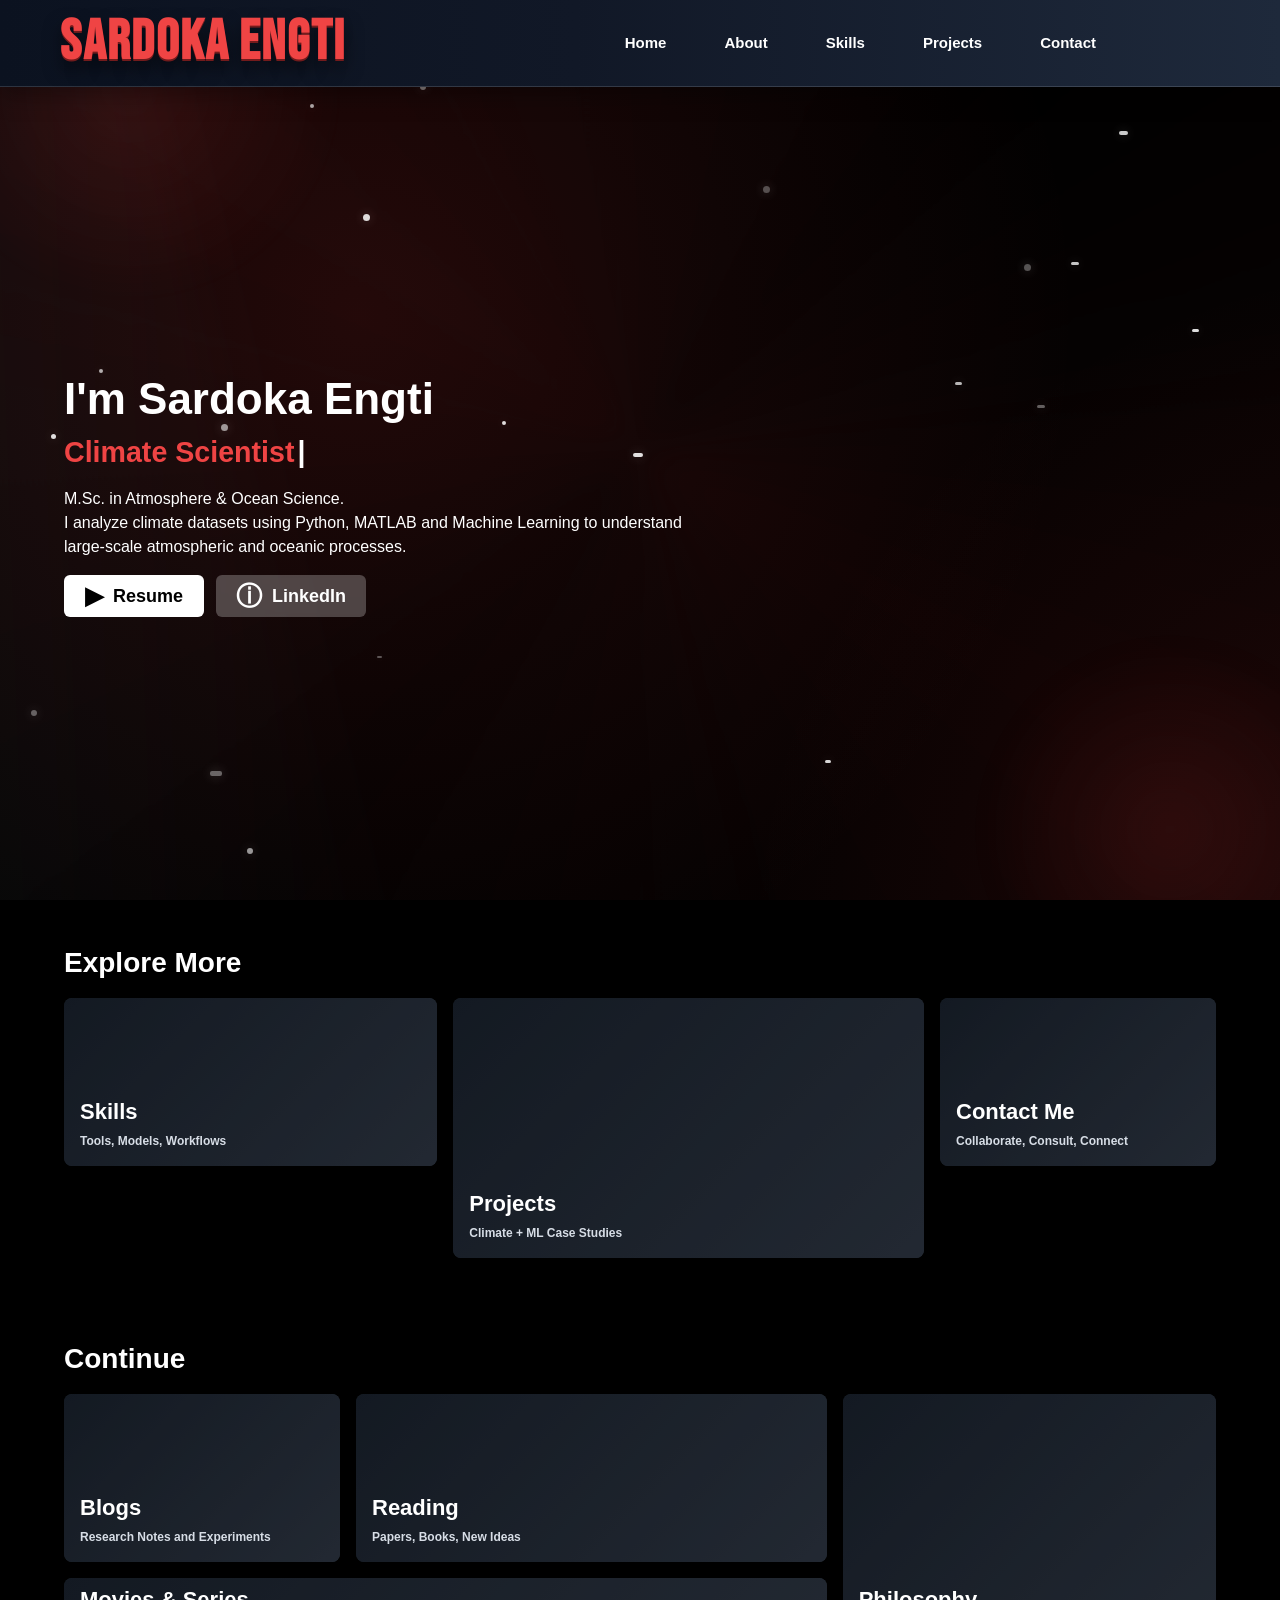
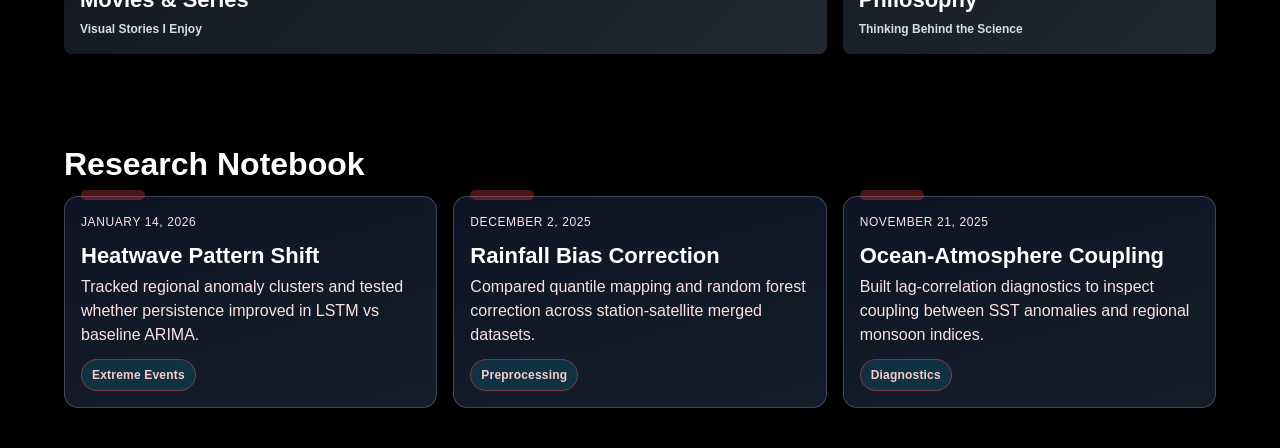
==== commit 99dec446: "Add files via upload" ====
--- a/index.html
+++ b/index.html
@@ -40,7 +40,7 @@
             <div class="hero-copy">
                 <h1 class="reveal">
                     I'm Sardoka Engti <br>
-                    <span id="typed-role" class="typed-role" data-roles="Climate Scientist|Machine Learning Engineer|Climate Data Scientist|A Climate Scientist &amp; Machine Learning Engineer"></span>
+                    <span id="typed-role" class="typed-role" data-roles="Climate Scientist|Machine Learning Engineer|Climate Data Scientist"></span>
                 </h1>
 
                 <p class="reveal">
@@ -57,63 +57,6 @@
                        LinkedIn
                     </a>
                 </div>
-            </div>
-
-            <div class="hero-right reveal">
-                <section class="climate-orb-panel" aria-label="Earth system visual">
-                    <div class="climate-orb" aria-hidden="true">
-                        <span class="orb-ring orb-ring-a"></span>
-                        <span class="orb-ring orb-ring-b"></span>
-                        <span class="orb-ring orb-ring-c"></span>
-                        <span class="orb-dot orb-dot-a"></span>
-                        <span class="orb-dot orb-dot-b"></span>
-                        <span class="orb-dot orb-dot-c"></span>
-                    </div>
-                    <div class="orb-caption">
-                        <p class="orb-label">Earth System Lens</p>
-                        <p class="orb-meta">Reanalysis + Satellite + Model Output</p>
-                    </div>
-                </section>
-
-                <aside class="hero-data" aria-label="Climate data snapshot">
-                    <p class="data-kicker">Live Research Lens</p>
-                    <h2>Climate Signals I Work With</h2>
-                    <div class="data-grid">
-                        <article class="data-card">
-                            <p class="metric-label">Global Temp Anomaly</p>
-                            <p class="metric-value" data-target="1.2" data-prefix="+" data-suffix=" C" data-decimals="1">+1.2 C</p>
-                            <span class="spark spark-temp" aria-hidden="true"></span>
-                        </article>
-                        <article class="data-card">
-                            <p class="metric-label">Rainfall Variability</p>
-                            <p class="metric-value" data-target="18" data-suffix="%" data-decimals="0">18%</p>
-                            <span class="spark spark-rain" aria-hidden="true"></span>
-                        </article>
-                        <article class="data-card">
-                            <p class="metric-label">Model Accuracy</p>
-                            <p class="metric-value" data-target="94.6" data-suffix="%" data-decimals="1">94.6%</p>
-                            <span class="spark spark-model" aria-hidden="true"></span>
-                        </article>
-                        <article class="data-card">
-                            <p class="metric-label">Satellite Data Volume</p>
-                            <p class="metric-value" data-target="2.3" data-suffix=" TB" data-decimals="1">2.3 TB</p>
-                            <span class="spark spark-sat" aria-hidden="true"></span>
-                        </article>
-                    </div>
-                </aside>
-
-                <section class="dataset-strip" aria-label="Dataset pulse chart">
-                    <p class="dataset-title">Dataset Pulse: Monsoon Intensity (Normalized)</p>
-                    <div class="mini-bars" role="img" aria-label="Monthly monsoon intensity bars from June to November">
-                        <span class="mini-bar" data-bar="62"><span>Jun</span></span>
-                        <span class="mini-bar" data-bar="74"><span>Jul</span></span>
-                        <span class="mini-bar" data-bar="81"><span>Aug</span></span>
-                        <span class="mini-bar" data-bar="69"><span>Sep</span></span>
-                        <span class="mini-bar" data-bar="54"><span>Oct</span></span>
-                        <span class="mini-bar" data-bar="38"><span>Nov</span></span>
-                    </div>
-                    <p class="dataset-note">Derived from merged station and satellite rainfall series.</p>
-                </section>
             </div>
         </div>
 
@@ -160,7 +103,7 @@
 
     <section class="notebook section reveal">
         <h2 class="reveal">Research Notebook</h2>
-        <p class="notebook-intro reveal">Field notes, model experiments, and climate interpretation logs.</p>
+       
         <div class="notebook-grid">
             <article class="note-card reveal">
                 <p class="note-date">January 14, 2026</p>
--- a/style.css
+++ b/style.css
@@ -1,4 +1,4 @@
-@import url("https://fonts.googleapis.com/css2?family=Allura&display=swap");
+@import url("https://fonts.googleapis.com/css2?family=Bebas+Neue&display=swap");
 
 /* HEADER */ 
 * {
@@ -39,7 +39,7 @@
 }
 
 .navbar.command-nav {
-    gap: 16px;
+    gap: 0;
 }
 
 .navbar.orbital-nav {
@@ -54,13 +54,15 @@
 }
 /* LOGO */
 .logo {
-    font-family: "Allura", cursive;
-    font-size: 72px;
-    font-weight: 400;
+    font-family: "Bebas Neue", sans-serif;
+    font-size: 56px;
+    font-weight: 700;
     line-height: 1;
-    letter-spacing: 0.5px;
-    color: #e5e7eb;
+    letter-spacing: 1.8px;
+    text-transform: uppercase;
+    color: #ef4444;
     margin: 0;
+    text-shadow: 0 2px 0 rgba(127, 29, 29, 0.9), 0 10px 18px rgba(0, 0, 0, 0.55);
 }
 
 .orbital-nav .logo {
@@ -70,7 +72,7 @@
     transform: translate(-50%, -50%);
     font-size: 56px;
     z-index: 2;
-    text-shadow: 0 0 18px rgba(103, 232, 249, 0.28);
+    text-shadow: 0 0 18px rgba(239, 68, 68, 0.28);
 }
 
 .orbital-nav .logo::before,
@@ -80,7 +82,7 @@
     left: 50%;
     top: 50%;
     border-radius: 50%;
-    border: 1px solid rgba(103, 232, 249, 0.42);
+    border: 1px solid rgba(239, 68, 68, 0.42);
     transform: translate(-50%, -50%);
     pointer-events: none;
 }
@@ -94,7 +96,7 @@
 .orbital-nav .logo::after {
     width: 168px;
     height: 168px;
-    border-color: rgba(186, 230, 253, 0.25);
+    border-color: rgba(254, 202, 202, 0.25);
     animation: logo-ring-spin-reverse 22s linear infinite;
 }
 
@@ -105,7 +107,7 @@
 
 .command-nav .logo {
     font-size: 56px;
-    text-shadow: 0 0 20px rgba(103, 232, 249, 0.2);
+    text-shadow: 0 2px 0 rgba(127, 29, 29, 0.9), 0 10px 18px rgba(0, 0, 0, 0.55);
 }
 
 /* NAV LINKS */
@@ -121,12 +123,12 @@
 
 .command-nav .nav-links {
     position: relative;
-    background: linear-gradient(145deg, rgba(15, 23, 42, 0.62), rgba(30, 41, 59, 0.52));
-    border: 1px solid rgba(148, 163, 184, 0.3);
-    border-radius: 999px;
+    background: none;
+    border: none;
+    border-radius: 0;
+    box-shadow: none;
+    backdrop-filter: none;
     padding: 8px 10px;
-    box-shadow: inset 0 1px 0 rgba(255, 255, 255, 0.08), 0 14px 28px rgba(2, 6, 23, 0.35);
-    backdrop-filter: blur(10px) saturate(120%);
 }
 
 .orbital-nav .nav-links {
@@ -184,14 +186,14 @@
     justify-content: center;
     min-height: 42px;
     padding: 10px 16px;
-    border-radius: 999px;
+    border-radius: 0;
     text-decoration: none;
     color: white;
     font-size: 16px;
     font-weight: 600;
-    border: 1px solid rgba(255, 255, 255, 0.24);
-    background: rgba(255, 255, 255, 0.05);
-    transition: transform 0.22s ease, color 0.22s ease, border-color 0.22s ease, box-shadow 0.22s ease, font-size 0.22s ease;
+    border: none;
+    background: transparent;
+    transition: none;
 }
 
 .command-nav .nav-links a {
@@ -201,6 +203,8 @@
     min-height: 38px;
     font-size: 15px;
     padding: 8px 14px;
+    transform-origin: center;
+    transition: transform 0.2s ease, color 0.2s ease, opacity 0.2s ease;
 }
 
 .command-nav .nav-links a::before {
@@ -225,7 +229,7 @@
     height: 2px;
     transform: translate(-50%, -50%);
     border-radius: 999px;
-    background: linear-gradient(90deg, rgba(103, 232, 249, 0), rgba(103, 232, 249, 0.85), rgba(103, 232, 249, 0));
+    background: linear-gradient(90deg, rgba(239, 68, 68, 0), rgba(239, 68, 68, 0.85), rgba(239, 68, 68, 0));
     opacity: 0;
     transition: width 0.28s ease, opacity 0.28s ease;
     pointer-events: none;
@@ -236,25 +240,32 @@
     position: absolute;
     inset: 0;
     z-index: -1;
-    opacity: 0;
-    background: #ffffff;
-    transition: opacity 0.25s ease;
+    display: none;
 }
 
 /* HOVER EFFECT */
 .nav-links a:hover {
-    color: #000000;
-    transform: translateY(-2px);
-    border-color: rgba(255, 255, 255, 0.5);
-    box-shadow: 0 10px 18px rgba(255, 255, 255, 0.2);
-    font-size: 18px;
+    color: #ffffff;
+    transform: none;
+    box-shadow: none;
+    font-size: 16px;
 }
 
 .command-nav .nav-links a:hover {
-    color: #000000;
-    transform: none;
+    color: #ef4444;
+    transform: scale(1.18);
     font-size: 15px;
     box-shadow: none;
+}
+
+.command-nav .nav-links:hover a {
+    transform: scale(0.86);
+    opacity: 0.78;
+}
+
+.command-nav .nav-links:hover a:hover {
+    transform: scale(1.18);
+    opacity: 1;
 }
 
 .orbital-nav .nav-links a:hover::after,
@@ -266,39 +277,28 @@
 .nav-links a:hover::before,
 .nav-links a.active::before,
 .nav-links a:focus-visible::before {
-    opacity: 1;
+    opacity: 0;
 }
 
 .nav-links a.active {
-    color: #000000;
-    border-color: rgba(255, 255, 255, 0.6);
-    box-shadow: 0 10px 18px rgba(255, 255, 255, 0.2);
+    color: #ffffff;
+    text-decoration: none;
+    box-shadow: none;
 }
 
 .command-nav .nav-links a.active {
-    color: #000000;
+    color: #ffffff;
     border-color: transparent;
     box-shadow: none;
 }
 
 .nav-links a:focus-visible {
-    outline: 2px solid #67e8f9;
+    outline: 2px solid #ef4444;
     outline-offset: 2px;
 }
 
 .nav-indicator {
-    position: absolute;
-    left: 0;
-    bottom: 8px;
-    height: 38px;
-    border-radius: 999px;
-    background: linear-gradient(135deg, rgba(255, 255, 255, 0.95), rgba(186, 230, 253, 0.95));
-    box-shadow: 0 10px 20px rgba(148, 163, 184, 0.35);
-    transform: translateX(0);
-    width: 0;
-    opacity: 0;
-    transition: transform 0.28s ease, width 0.28s ease, opacity 0.2s ease;
-    z-index: 0;
+    display: none;
 }
 
 .command-nav .nav-links li:not(.nav-indicator),
@@ -308,36 +308,27 @@
 }
 
 .nav-status {
-    display: flex;
-    gap: 8px;
-    align-items: center;
-    flex-wrap: wrap;
+    display: none;
 }
 
 .status-chip {
-    display: inline-flex;
+    display: none;
     align-items: center;
     gap: 8px;
     min-height: 34px;
-    padding: 6px 12px;
+    padding: 2px 4px;
     border-radius: 999px;
-    border: 1px solid rgba(148, 163, 184, 0.36);
-    background: rgba(15, 23, 42, 0.5);
+    border: none;
+    background: transparent;
     color: #cbd5e1;
     font-size: 12px;
     font-weight: 700;
     letter-spacing: 0.45px;
     text-transform: uppercase;
-    backdrop-filter: blur(8px);
 }
 
 .chip-dot {
-    width: 8px;
-    height: 8px;
-    border-radius: 50%;
-    background: #22d3ee;
-    box-shadow: 0 0 14px rgba(34, 211, 238, 0.9);
-    animation: chip-pulse 1.8s ease-in-out infinite;
+    display: none;
 }
 
 .hero {
@@ -350,8 +341,8 @@
     color: #ffffff;
     border-radius: 0;
     background:
-        radial-gradient(circle at 20% 25%, rgba(34, 211, 238, 0.12), rgba(0, 0, 0, 0) 42%),
-        radial-gradient(circle at 80% 75%, rgba(59, 130, 246, 0.1), rgba(0, 0, 0, 0) 40%),
+        radial-gradient(circle at 20% 25%, rgba(239, 68, 68, 0.12), rgba(0, 0, 0, 0) 42%),
+        radial-gradient(circle at 80% 75%, rgba(239, 68, 68, 0.1), rgba(0, 0, 0, 0) 40%),
         #000000;
     --sweep-x: -180px;
     --sweep-y: -120px;
@@ -403,10 +394,10 @@
     position: relative;
     overflow: hidden;
     background:
-        radial-gradient(circle at 35% 30%, rgba(125, 211, 252, 0.85), rgba(56, 189, 248, 0.25) 32%, rgba(2, 6, 23, 0.2) 58%),
+        radial-gradient(circle at 35% 30%, rgba(239, 68, 68, 0.85), rgba(239, 68, 68, 0.25) 32%, rgba(2, 6, 23, 0.2) 58%),
         radial-gradient(circle at 64% 70%, rgba(16, 185, 129, 0.5), rgba(0, 0, 0, 0) 55%),
         linear-gradient(160deg, #0f172a, #1e293b 52%, #0b1220);
-    box-shadow: inset -16px -18px 28px rgba(2, 6, 23, 0.55), 0 0 26px rgba(56, 189, 248, 0.28);
+    box-shadow: inset -16px -18px 28px rgba(2, 6, 23, 0.55), 0 0 26px rgba(239, 68, 68, 0.28);
 }
 
 .climate-orb::before {
@@ -431,7 +422,7 @@
 
 .orb-ring {
     position: absolute;
-    border: 1px solid rgba(186, 230, 253, 0.42);
+    border: 1px solid rgba(254, 202, 202, 0.42);
     border-radius: 50%;
 }
 
@@ -452,8 +443,8 @@
     width: 8px;
     height: 8px;
     border-radius: 50%;
-    background: #67e8f9;
-    box-shadow: 0 0 12px rgba(103, 232, 249, 0.9);
+    background: #ef4444;
+    box-shadow: 0 0 12px rgba(239, 68, 68, 0.9);
 }
 
 .orb-dot-a {
@@ -484,7 +475,7 @@
     font-size: 15px;
     letter-spacing: 0.6px;
     text-transform: uppercase;
-    color: #67e8f9;
+    color: #ef4444;
 }
 
 .orb-meta {
@@ -508,7 +499,7 @@
     height: 420px;
     top: -120px;
     left: -80px;
-    background: radial-gradient(circle, rgba(34, 211, 238, 0.25) 0%, rgba(0, 0, 0, 0) 70%);
+    background: radial-gradient(circle, rgba(239, 68, 68, 0.25) 0%, rgba(0, 0, 0, 0) 70%);
     animation: drift-one 9s ease-in-out infinite alternate;
 }
 
@@ -517,7 +508,7 @@
     height: 380px;
     bottom: -120px;
     right: -80px;
-    background: radial-gradient(circle, rgba(59, 130, 246, 0.22) 0%, rgba(0, 0, 0, 0) 72%);
+    background: radial-gradient(circle, rgba(239, 68, 68, 0.22) 0%, rgba(0, 0, 0, 0) 72%);
     animation: drift-two 11s ease-in-out infinite alternate;
 }
 
@@ -527,7 +518,7 @@
     pointer-events: none;
     z-index: -1;
     background:
-        conic-gradient(from 120deg at 50% 50%, rgba(34, 211, 238, 0.1), rgba(0, 0, 0, 0) 28%, rgba(59, 130, 246, 0.08) 52%, rgba(0, 0, 0, 0) 78%, rgba(34, 211, 238, 0.1)),
+        conic-gradient(from 120deg at 50% 50%, rgba(239, 68, 68, 0.1), rgba(0, 0, 0, 0) 28%, rgba(239, 68, 68, 0.08) 52%, rgba(0, 0, 0, 0) 78%, rgba(239, 68, 68, 0.1)),
         repeating-radial-gradient(circle at 50% 50%, rgba(255, 255, 255, 0.02) 0 2px, rgba(0, 0, 0, 0) 2px 6px);
     filter: blur(18px) saturate(125%);
     opacity: 0.42;
@@ -590,7 +581,7 @@
 }
 
 .hero h1 span {
-    color: #67e8f9;
+    color: #ef4444;
     font-size: 0.65em;
 }
 
@@ -611,12 +602,12 @@
 }
 
 .hero-data {
-    border: 1px solid rgba(103, 232, 249, 0.28);
+    border: 1px solid rgba(239, 68, 68, 0.28);
     border-radius: 16px;
     padding: 18px;
     background:
         linear-gradient(160deg, rgba(15, 23, 42, 0.84), rgba(30, 41, 59, 0.88)),
-        radial-gradient(circle at 10% 10%, rgba(34, 211, 238, 0.18), rgba(0, 0, 0, 0) 40%);
+        radial-gradient(circle at 10% 10%, rgba(239, 68, 68, 0.18), rgba(0, 0, 0, 0) 40%);
     box-shadow: 0 18px 36px rgba(0, 0, 0, 0.42);
     backdrop-filter: blur(3px);
 }
@@ -633,7 +624,7 @@
     font-size: 12px;
     letter-spacing: 0.85px;
     text-transform: uppercase;
-    color: #a5f3fc;
+    color: #fecaca;
 }
 
 .mini-bars {
@@ -657,7 +648,7 @@
     width: 100%;
     height: calc(var(--bar, 0) * 1%);
     border-radius: 6px 6px 2px 2px;
-    background: linear-gradient(180deg, #67e8f9, #2563eb);
+    background: linear-gradient(180deg, #ef4444, #ef4444);
     box-shadow: 0 8px 14px rgba(37, 99, 235, 0.22);
     transform: scaleY(0);
     transform-origin: bottom center;
@@ -687,7 +678,7 @@
     font-size: 12px;
     letter-spacing: 1.2px;
     text-transform: uppercase;
-    color: #67e8f9;
+    color: #ef4444;
 }
 
 .hero-data h2 {
@@ -738,7 +729,7 @@
     inset: 0 auto 0 0;
     width: var(--spark-width, 70%);
     border-radius: inherit;
-    background: linear-gradient(90deg, #22d3ee, #3b82f6);
+    background: linear-gradient(90deg, #ef4444, #ef4444);
     transform: scaleX(0);
     transform-origin: left center;
 }
@@ -1113,7 +1104,7 @@
     width: 64px;
     height: 10px;
     border-radius: 999px;
-    background: rgba(125, 211, 252, 0.32);
+    background: rgba(239, 68, 68, 0.32);
 }
 
 .note-date {
@@ -1121,7 +1112,7 @@
     font-size: 12px;
     letter-spacing: 0.6px;
     text-transform: uppercase;
-    color: #7dd3fc;
+    color: #fca5a5;
 }
 
 .note-card h3 {
@@ -1132,7 +1123,7 @@
 
 .note-card p {
     margin: 0 0 12px;
-    color: #dbeafe;
+    color: #fee2e2;
 }
 
 .note-tag {
@@ -1142,8 +1133,8 @@
     font-size: 12px;
     font-weight: 700;
     letter-spacing: 0.2px;
-    color: #a5f3fc;
-    border: 1px solid rgba(103, 232, 249, 0.45);
+    color: #fecaca;
+    border: 1px solid rgba(239, 68, 68, 0.45);
     background: rgba(6, 182, 212, 0.16);
 }
 
@@ -1196,9 +1187,9 @@
     font-size: 13px;
     font-weight: 700;
     letter-spacing: 0.2px;
-    background: rgba(103, 232, 249, 0.14);
-    border: 1px solid rgba(103, 232, 249, 0.4);
-    color: #a5f3fc;
+    background: rgba(239, 68, 68, 0.14);
+    border: 1px solid rgba(239, 68, 68, 0.4);
+    color: #fecaca;
 }
 
 .project-grid .project-card h2 {
@@ -1398,20 +1389,29 @@
     }
 
     .command-nav .nav-links {
-        border-radius: 18px;
         padding: 10px;
     }
 
     .command-nav .nav-links a {
-        border: 1px solid rgba(255, 255, 255, 0.24);
-        background: rgba(255, 255, 255, 0.05);
+        border: none;
+        background: transparent;
         color: #ffffff;
+        transform: none;
+        opacity: 1;
     }
 
     .command-nav .nav-links a:hover,
     .command-nav .nav-links a.active {
-        background: #ffffff;
-        color: #000000;
+        background: transparent;
+        color: #ef4444;
+        transform: none;
+        font-size: 15px;
+    }
+
+    .command-nav .nav-links:hover a,
+    .command-nav .nav-links:hover a:hover {
+        transform: none;
+        opacity: 1;
     }
 
     .nav-indicator {
@@ -1778,3 +1778,4 @@
         transform: translate3d(var(--tx), var(--ty), 0) rotate(var(--rot));
     }
 }
+
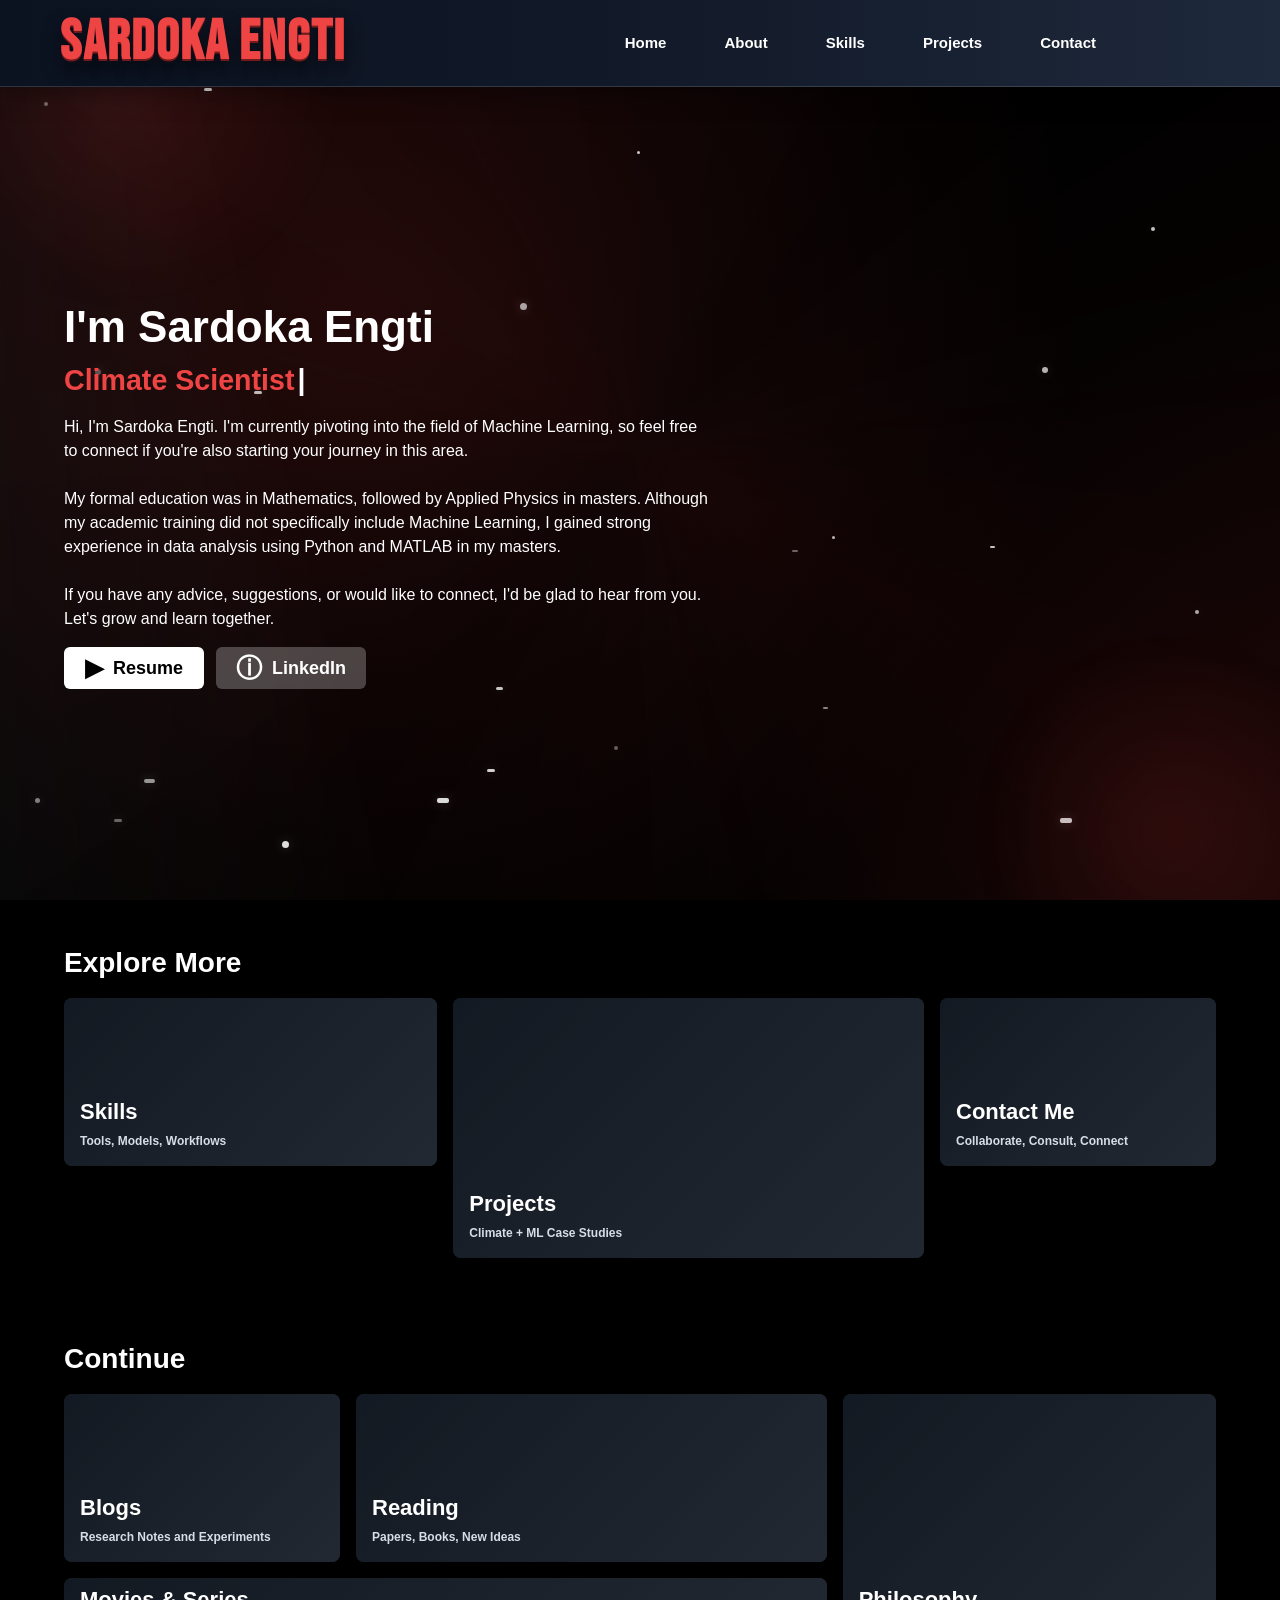
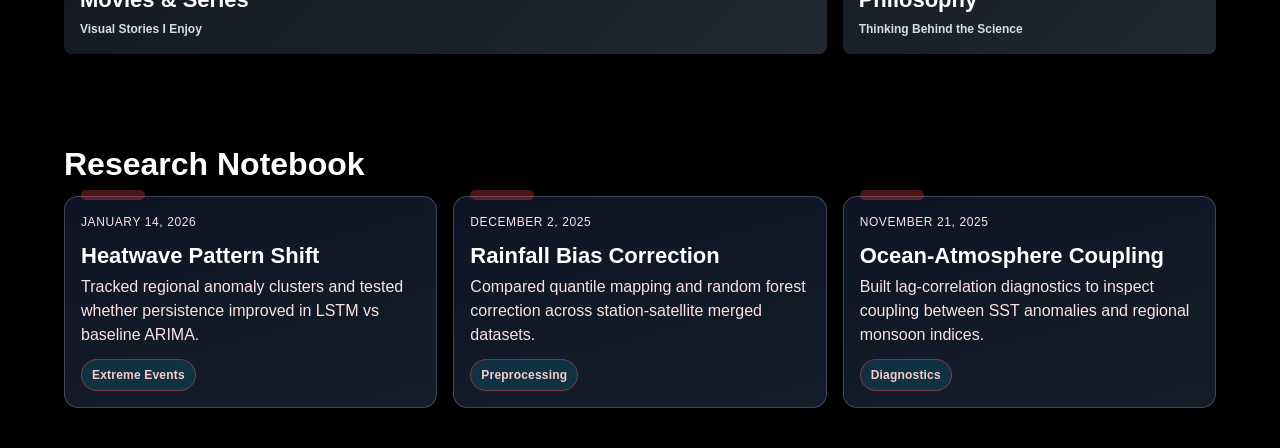
==== commit 8a7b66de: "Add files via upload" ====
--- a/index.html
+++ b/index.html
@@ -44,9 +44,9 @@
                 </h1>
 
                 <p class="reveal">
-                    M.Sc. in Atmosphere & Ocean Science.<br>
-                    I analyze climate datasets using Python, MATLAB and Machine Learning
-                    to understand large-scale atmospheric and oceanic processes.
+                    Hi, I'm Sardoka Engti. I'm currently pivoting into the field of Machine Learning, so feel free to connect if you're also starting your journey in this area.<br><br>
+                    My formal education was in Mathematics, followed by Applied Physics in masters. Although my academic training did not specifically include Machine Learning, I gained strong experience in data analysis using Python and MATLAB in my masters.<br><br>
+                    If you have any advice, suggestions, or would like to connect, I'd be glad to hear from you. Let's grow and learn together.
                 </p>
 
                 <div class="hero-buttons reveal">
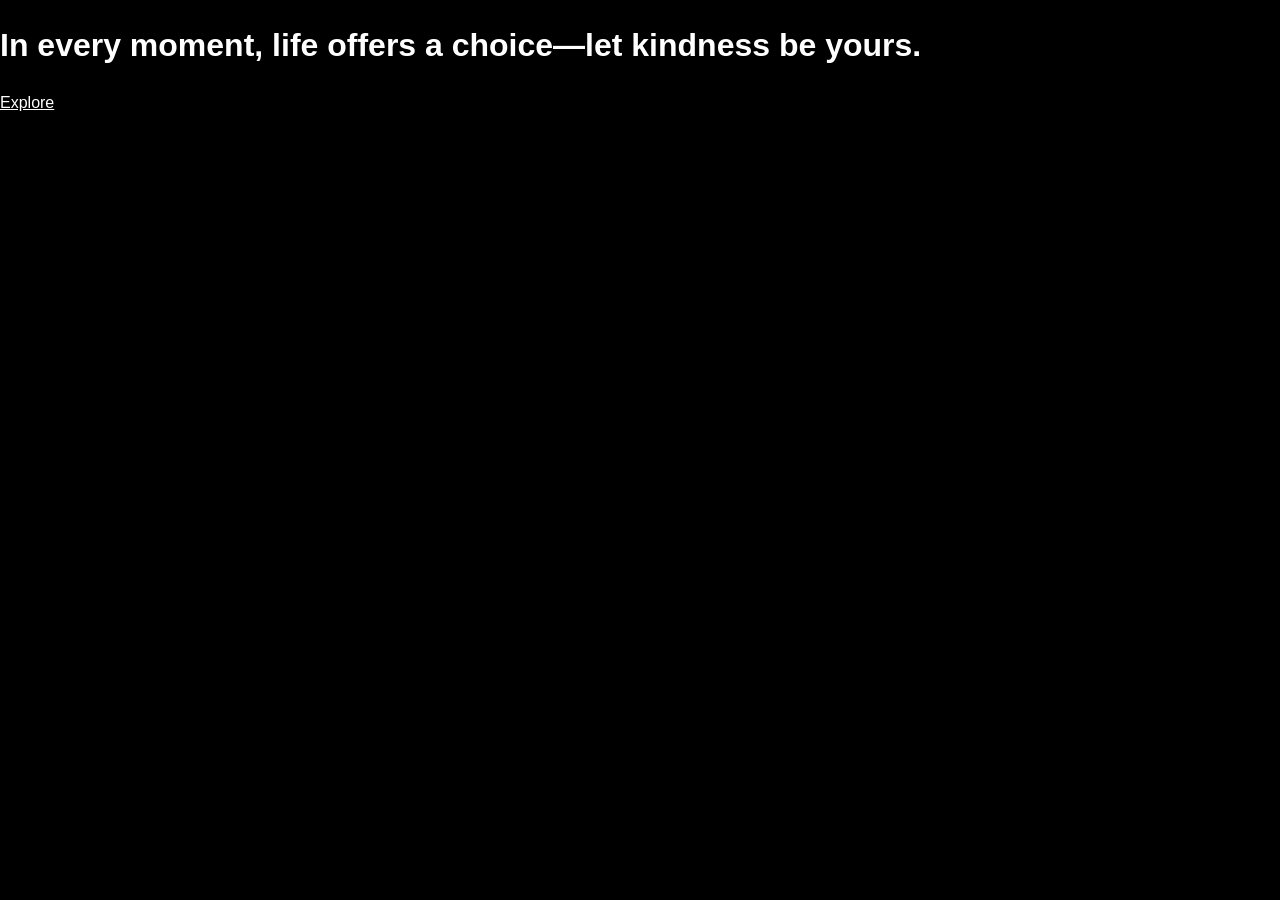
==== commit d4d7cfab: "Add files via upload" ====
--- a/index.html
+++ b/index.html
@@ -2,130 +2,14 @@
 <html lang="en">
 <head>
     <meta charset="UTF-8">
-    <meta name="viewport" content="width=device-width, initial-scale=1.0"> 
-    <meta name="description" content="Sardoka Engti - Climate Scientist and Machine Learning Engineer Portfolio">
-    <meta name="keywords" content="Climate Science, Machine Learning, Data Science, Python, MATLAB">
-    <meta name="author" content="Sardoka Engti">
-    <title>Sardoka Engti | Portfolio</title>
+    <meta name="viewport" content="width=device-width, initial-scale=1.0">
+    <title>Welcome | Sardoka Engti</title>
     <link rel="stylesheet" href="style.css">
 </head>
 <body>
-
-    <header>
-    <nav class="navbar command-nav">
-        <h2 class="logo"><a href="index.html">Sardoka Engti</a></h2>
-        <ul class="nav-links">
-            <li><a href="index.html" class="active" aria-current="page">Home</a></li>
-            <li><a href="about.html">About</a></li>
-            <li><a href="skills.html">Skills</a></li>
-            <li><a href="project.html">Projects</a></li>
-            <li><a href="contacts.html">Contact</a></li>
-            <li class="nav-indicator" aria-hidden="true"></li>
-    </ul>
-    <div class="nav-status" aria-label="Site status">
-        <span class="status-chip">
-            <span class="chip-dot"></span>
-            Data Stream Live
-        </span>
-        <span class="status-chip">Mode: Research</span>
-    </div>
-    </nav>
-    </header>
-    <section id="home" class="hero">
-        <div class="cinematic-layer" aria-hidden="true"></div>
-        <div class="scroll-sweep" aria-hidden="true"></div>
-        <div class="particle-layer" aria-hidden="true"></div>
-
-        <div class="hero-layout">
-            <div class="hero-copy">
-                <h1 class="reveal">
-                    I'm Sardoka Engti <br>
-                    <span id="typed-role" class="typed-role" data-roles="Climate Scientist|Machine Learning Engineer|Climate Data Scientist"></span>
-                </h1>
-
-                <p class="reveal">
-                    Hi, I'm Sardoka Engti. I'm currently pivoting into the field of Machine Learning, so feel free to connect if you're also starting your journey in this area.<br><br>
-                    My formal education was in Mathematics, followed by Applied Physics in masters. Although my academic training did not specifically include Machine Learning, I gained strong experience in data analysis using Python and MATLAB in my masters.<br><br>
-                    If you have any advice, suggestions, or would like to connect, I'd be glad to hear from you. Let's grow and learn together.
-                </p>
-
-                <div class="hero-buttons reveal">
-                    <a href="resume.pdf" class="btn primary" target="_blank">Resume</a>
-                    <a href="https://www.linkedin.com/in/sardoka-engti"
-                       class="btn secondary"
-                       target="_blank">
-                       LinkedIn
-                    </a>
-                </div>
-            </div>
-        </div>
-
-    </section>
-    <section class="quick-nav section reveal">
-        <h2 class="reveal">Explore More</h2>
-        <div class="quick-grid explore-grid">
-            <a href="skills.html" class="quick-card quick-skills reveal">
-                <span class="quick-title">Skills</span>
-                <small class="quick-meta">Tools, Models, Workflows</small>
-            </a>
-            <a href="project.html" class="quick-card quick-projects reveal">
-                <span class="quick-title">Projects</span>
-                <small class="quick-meta">Climate + ML Case Studies</small>
-            </a>
-            <a href="contacts.html" class="quick-card quick-contact reveal">
-                <span class="quick-title">Contact Me</span>
-                <small class="quick-meta">Collaborate, Consult, Connect</small>
-            </a>
-        </div>
-    </section>
-
-    <section class="quick-nav section reveal">
-        <h2 class="reveal">Continue</h2>
-        <div class="quick-grid continue-grid">
-            <a href="#" class="quick-card continue-blogs reveal">
-                <span class="quick-title">Blogs</span>
-                <small class="quick-meta">Research Notes and Experiments</small>
-            </a>
-            <a href="#" class="quick-card continue-reading reveal">
-                <span class="quick-title">Reading</span>
-                <small class="quick-meta">Papers, Books, New Ideas</small>
-            </a>
-            <a href="#" class="quick-card continue-philosophy reveal">
-                <span class="quick-title">Philosophy</span>
-                <small class="quick-meta">Thinking Behind the Science</small>
-            </a>
-            <a href="#" class="quick-card continue-movies reveal">
-                <span class="quick-title">Movies & Series</span>
-                <small class="quick-meta">Visual Stories I Enjoy</small>
-            </a>
-        </div>
-    </section>
-
-    <section class="notebook section reveal">
-        <h2 class="reveal">Research Notebook</h2>
-       
-        <div class="notebook-grid">
-            <article class="note-card reveal">
-                <p class="note-date">January 14, 2026</p>
-                <h3>Heatwave Pattern Shift</h3>
-                <p>Tracked regional anomaly clusters and tested whether persistence improved in LSTM vs baseline ARIMA.</p>
-                <span class="note-tag">Extreme Events</span>
-            </article>
-            <article class="note-card reveal">
-                <p class="note-date">December 2, 2025</p>
-                <h3>Rainfall Bias Correction</h3>
-                <p>Compared quantile mapping and random forest correction across station-satellite merged datasets.</p>
-                <span class="note-tag">Preprocessing</span>
-            </article>
-            <article class="note-card reveal">
-                <p class="note-date">November 21, 2025</p>
-                <h3>Ocean-Atmosphere Coupling</h3>
-                <p>Built lag-correlation diagnostics to inspect coupling between SST anomalies and regional monsoon indices.</p>
-                <span class="note-tag">Diagnostics</span>
-            </article>
-        </div>
-    </section>
-
-    <script src="script.js"></script>
+    <main class="entry-screen">
+        <h1>In every moment, life offers a choice—let kindness be yours.</h1>
+        <a href="portfolio.html" class="explore-card">Explore</a>
+    </main>
 </body>
 </html>
